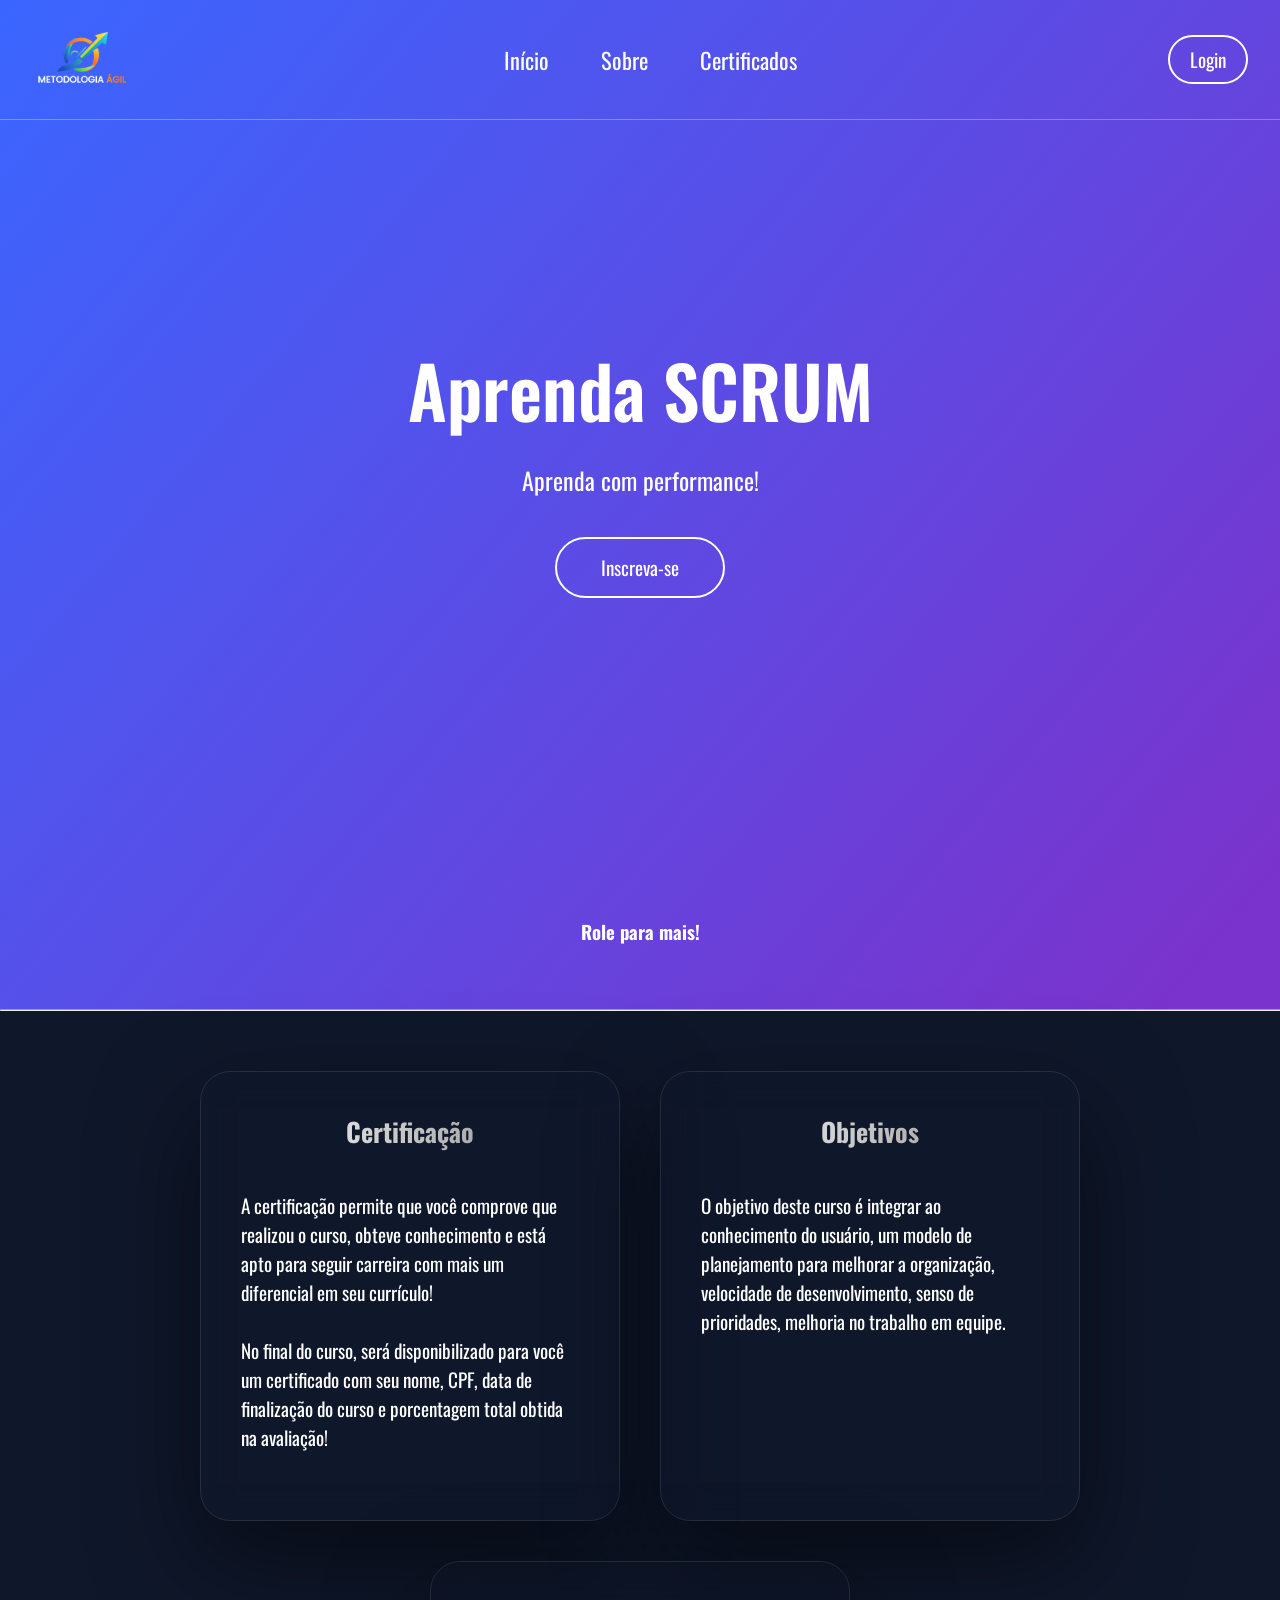
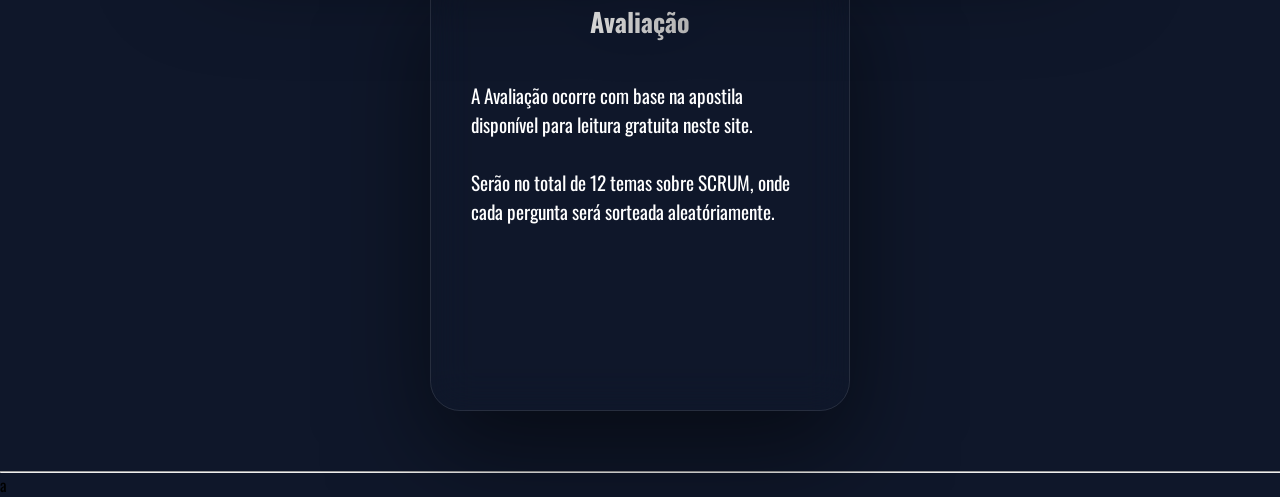
==== app/index.html @ d892af44 "Add files via upload" ====
<!DOCTYPE html>
<html lang="pt-BR">
<head>
    <meta charset="UTF-8">
    <meta name="viewport" content="width=device-width, initial-scale=1.0">
    <link rel="stylesheet" href="css/index.css">
    <title>SCRUM - Aprendizado com performance</title>
</head>
<body>

    <!-- Header (transparente, sobre o hero) -->
    <header id="header">
        <div class="logo">
            <a href="#hero-section" id="hero"><img src="images/metodologia-agil-logo.png" alt="SCRUM"></a>
        </div>

        <button class="hamburger" id="hamburger" aria-label="Abrir menu" aria-expanded="false">
            <span class="line"></span>
            <span class="line"></span>
            <span class="line"></span>
        </button>

        <nav class="nav-bar" id="nav">
            <ul>
                <li><a href="#hero-section" id="hero">Início</a></li>
                <li><a href="#sobre-section" id="sobre">Sobre</a></li>
                <li><a href="certificados.html">Certificados</a></li>
            </ul>
        </nav>

        <div class="login-container">
            <a href="acesso.html" class="btnLogin-popup">Login</a>
        </div>
    </header>

    <!-- Hero -->
    <section class="hero" id="hero-section">
        <div class="hero-content">
            <h1>Aprenda SCRUM</h1>
            <p>Aprenda com performance!</p>
            <a href="acesso.html" class="btn-hero">Inscreva-se</a>

            <h3 class="hero-sub">Role para mais!</h3>

        </div>
    </section>

<hr class="hr-1">

    <section class="box" id="sobre-section">

    <!--Box 1-->

     <div class="sobre-box">
        <div class="title"> Certificação </div>

            <div class="bar">
                <div class="info">
                <span class="text-box"> A certificação permite que você comprove que realizou o curso, obteve conhecimento e está apto para seguir carreira com mais um diferencial em seu currículo! <p></p>  <br>
                        No final do curso, será disponibilizado para você um certificado com seu nome, CPF, data de finalização do curso e porcentagem total obtida na avaliação! <p></p> <br>
                </span>
                </div>
            </div>            
        </div>
     </div>

     <!--Box 2-->

     <div class="sobre-box">
        <div class="title"> Objetivos </div>

            <div class="bar">
                <div class="info">
                <span class="text-box"> O objetivo deste curso é integrar ao conhecimento do usuário, um modelo de planejamento para melhorar a organização, velocidade de desenvolvimento, senso de prioridades, melhoria no trabalho em equipe. <br>
                        </span>
                </div>
            </div>            
        </div>
     </div>

    <!--Box 3-->

<div class="sobre-box">
        <div class="title"> Avaliação </div>

            <div class="bar">
                <div class="info">
                <span class="text-box"> A Avaliação ocorre com base na apostila disponível para leitura gratuita neste site. <p></p><br>
                        Serão no total de 12 temas sobre SCRUM, onde cada pergunta será sorteada aleatóriamente.</span>
                </div>
            </div>            
        </div>
     </div>

        <!-- adicione mais .bar aqui se quiser -->

     </div>
    </section>

<hr class="hr-1">

    <section>
        a
    </section>

    <script src="js/index.js"></script>
</body>
</html>
---- app/css/index.css ----
@import url('https://fonts.googleapis.com/css2?family=Oswald:wght@200..700&display=swap');

* {
    margin: 0;
    padding: 0;
    list-style: none;
    text-decoration: none;
    box-sizing: border-box;
    font-family: 'Oswald', sans-serif;
}

body {
    background: #0f172a;
}

/* ---------- Header transparente ---------- */
header {
    position: fixed;          /* fica por cima do hero */
    top: 0;
    left: 0;
    width: 100%;
    z-index: 100;
    display: flex;
    justify-content: space-between;
    align-items: center;
    padding: 0.6em 2em;
    background: transparent;
    border-bottom: 1px solid rgba(255, 255, 255, 0.3);
    transition: background 0.4s, backdrop-filter 0.4s;
}

/* ao rolar a página, o header ganha um fundo translúcido */
header.scrolled {
    background: rgba(15, 23, 42, 0.85);
    backdrop-filter: blur(8px);
}

.logo img {
    display: block;
    height: 100px;
    width: auto;
}

/* ---------- Menu ---------- */
.nav-bar ul {
    display: flex;
    flex-wrap: wrap;
}

.nav-bar ul li a {
    color: #fff;
    font-size: 1.4rem;
    padding: 10px 22px;
    border-radius: 50px;
    transition: 0.4s;
    margin: 0 4px;
}

.nav-bar ul li a:hover {
    background: rgba(255, 255, 255, 0.2);
}

.btnLogin-popup {
    display: inline-block;
    color: #fff;
    font-size: 1.2rem;
    padding: 8px 20px;
    border-radius: 25px;
    border: 2px solid #fff;
    white-space: nowrap;
    transition: 0.4s;
}

.btnLogin-popup:hover {
    background: #fff;
    color: #7A33CC;
}

/* ---------- Hero ---------- */
.hero {
    min-height: 50vh;
    display: flex;
    align-items: center;
    justify-content: center;
    text-align: center;
    padding: 21em 1.5em 3em;
    /* gradiente por cima da imagem; se a imagem não existir, só o gradiente aparece */
    background: linear-gradient(130deg, #3A66FF 0%, #7A33CC 95%);
}

.hero-content h1 {
    color: #fff;
    font-size: clamp(2.5rem, 6vw, 4.5rem);
    font-weight: 600;
}

.hero-content p {
    color: #fff;
    font-size: clamp(1.1rem, 2.5vw, 1.5rem);
    margin: 0.8em 0 1.6em;
}

.hero-sub {
    color: #fff;
    padding: 20rem 0rem 1rem;
}

.hr-1 {
    min-width: 100rem;

}

.btn-hero {
    display: inline-block;
    color: #fff;
    font-size: 1.2rem;
    padding: 14px 44px;
    border: 2px solid #fff;
    border-radius: 50px;
    transition: 0.4s;
}

.btn-hero:hover {
    background: #fff;
    color: #3A66FF;
}


.temas {
    min-height: 100vh;
    display: flex;
    justify-content: center;
    align-items: center;
    justify-content: space-between;
    padding: 0.6em 15em;
}
.temas img {
    width: 100px;
}


.box {
    min-height: calc(100vh - 8vh); /* desconta a altura do nav */
    display: flex;
    justify-content: center;
    align-items: center;
    flex-wrap: wrap;
    gap: 40px;
    padding: 60px 20px;
}

.sobre-box {
    min-height: 50vh;
    max-height: 50vh;
    width: 420px;
    padding: 40px;
    background: var(--card-bg);
    border-radius: 30px;
    backdrop-filter: blur(20px);
    border: 1px solid rgba(255, 255, 255, 0.1);
    box-shadow: 0 40px 100px rgba(0, 0, 0, 0.5);
    transition: transform 0.4s ease, border-color 0.4s ease;
}

.sobre-box:hover {
    transform: translateY(-10px) rotateX(5deg);
    border-color: rgba(255, 255, 255, 0.2);
}

.title {
    color: #fff;
    font-size: 26px;
    font-weight: 700;
    text-align: center;
    margin-bottom: 40px;
    background: linear-gradient(to right, #fff,  #888);
    -webkit-background-clip: text;
    -webkit-text-fill-color: transparent;
}

.text-box {
    color: #fff;
    font-size: larger;
}

/* ---------- Hambúrguer (escondido no desktop) ---------- */
.hamburger {
    display: none;
    background: none;
    border: none;
    cursor: pointer;
    flex-direction: column;
    gap: 6px;
    padding: 6px;
}

.hamburger .line {
    display: block;
    width: 30px;
    height: 3px;
    background: #fff;
    border-radius: 3px;
    transition: 0.3s;
}

.hamburger.open .line:nth-child(1) { transform: translateY(9px) rotate(45deg); }
.hamburger.open .line:nth-child(2) { opacity: 0; }
.hamburger.open .line:nth-child(3) { transform: translateY(-9px) rotate(-45deg); }

/* ---------- Mobile ---------- */
@media (max-width: 800px) {
    header { padding: 0.6em 1em; }

    .hamburger { display: flex; }

    .nav-bar {
        position: absolute;
        top: 100%;
        left: 0;
        width: 100%;
        background: rgba(15, 23, 42, 0.95);
        max-height: 0;
        overflow: hidden;
        transition: max-height 0.4s;
    }

    .nav-bar.open { max-height: 300px; }

    .nav-bar ul {
        flex-direction: column;
        align-items: center;
        padding: 1em 0;
    }

    .nav-bar ul li a { display: block; margin: 4px 0; }

    .login-container { display: none; }
}
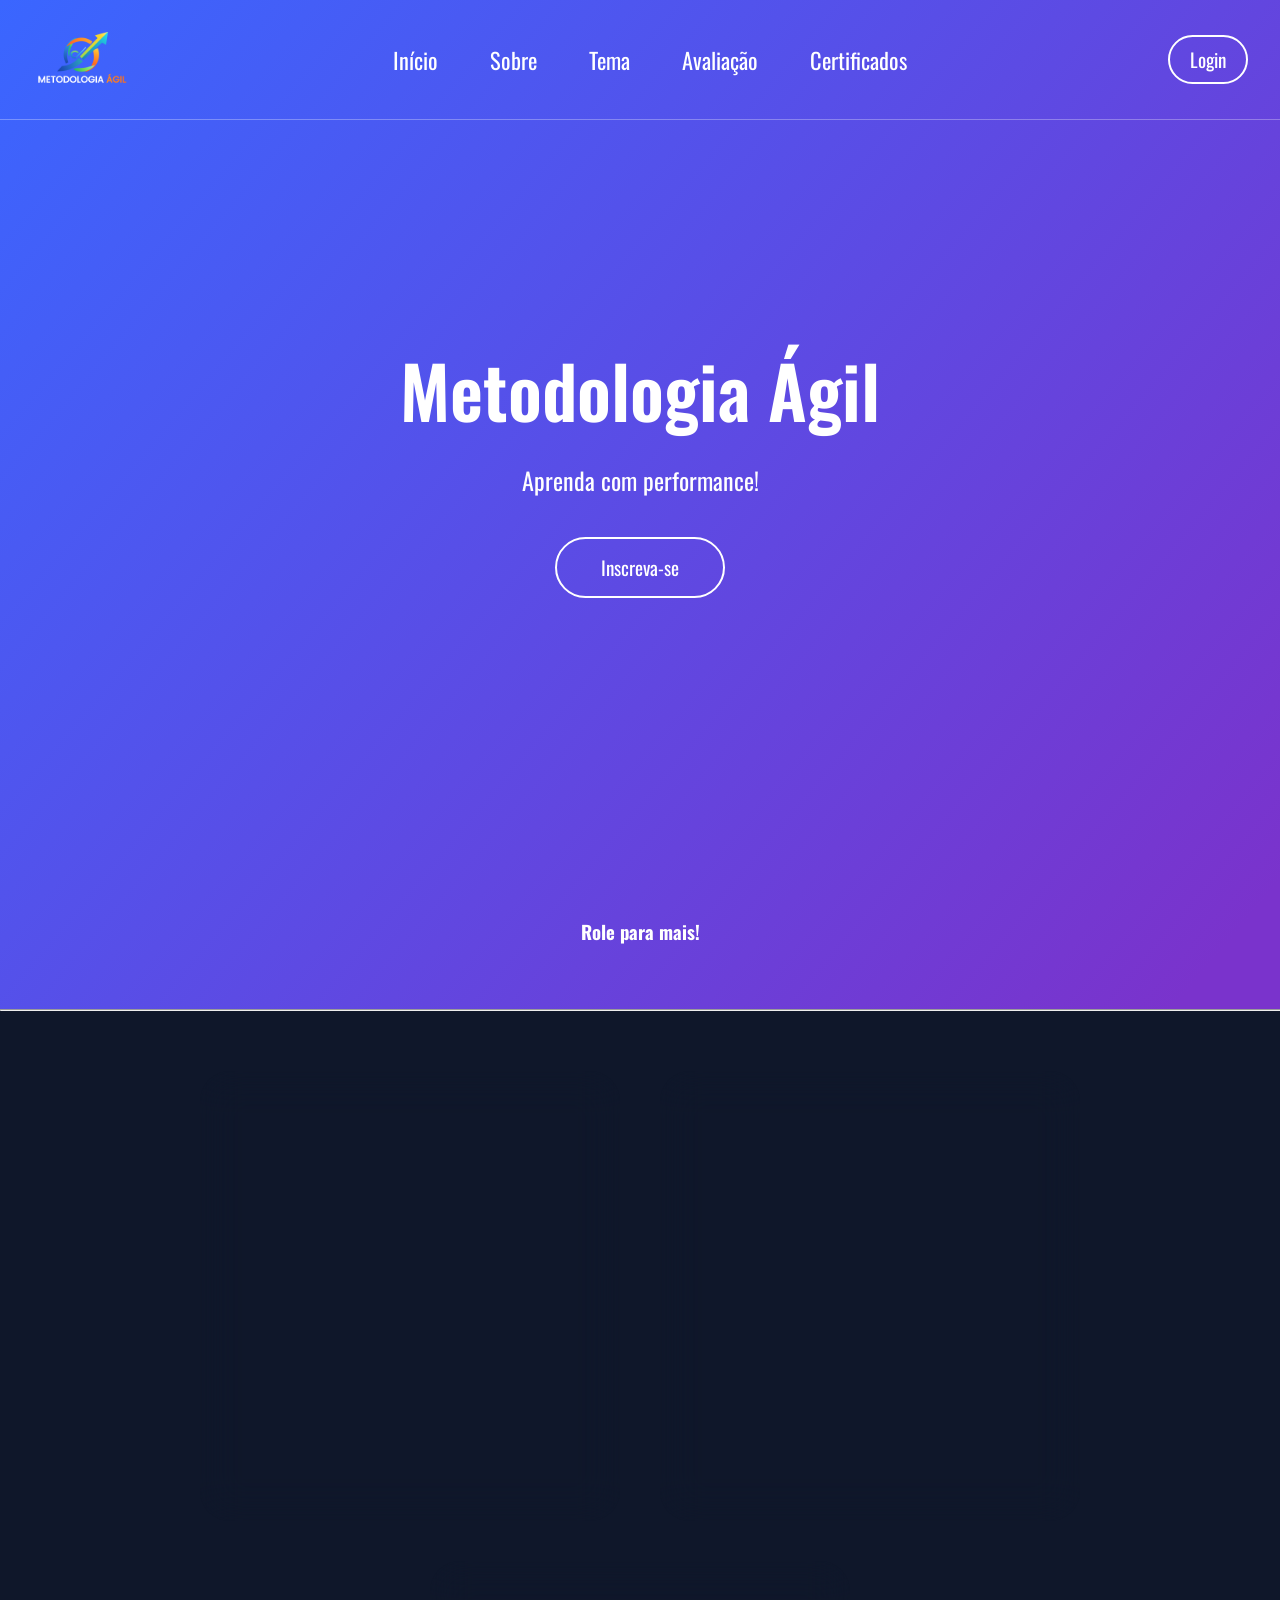
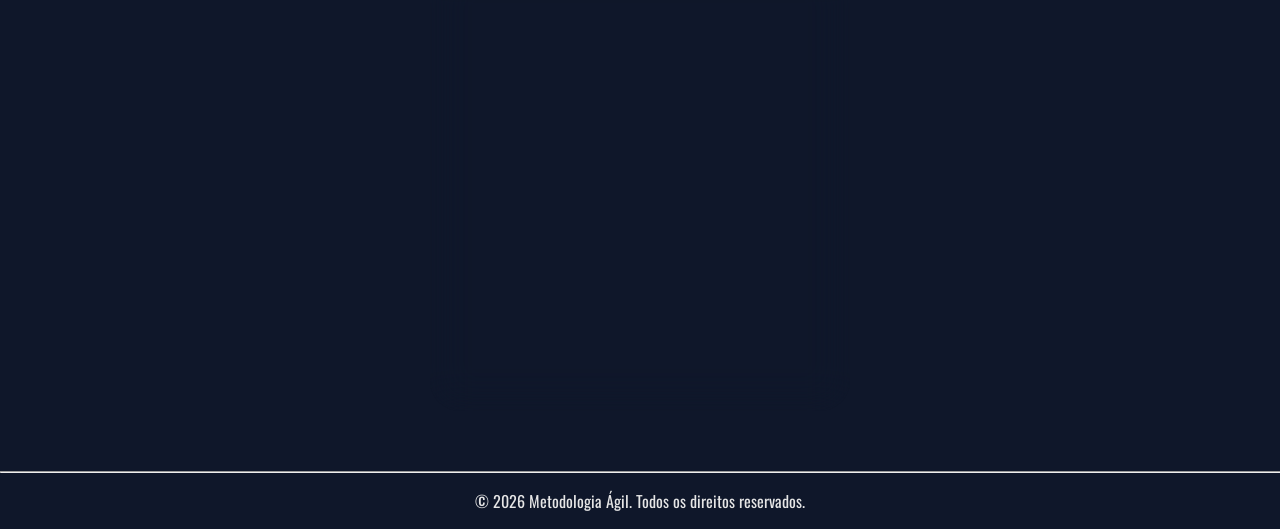
==== commit bcac9fd2: "Update Correção de problemas com o footer. Criação da página de estudo (tema.html // tema.css // te" ====
--- a/app/index.html
+++ b/app/index.html
@@ -4,7 +4,7 @@
     <meta charset="UTF-8">
     <meta name="viewport" content="width=device-width, initial-scale=1.0">
     <link rel="stylesheet" href="css/index.css">
-    <title>SCRUM - Aprendizado com performance</title>
+    <title>Metodologia Ágil</title>
 </head>
 <body>
 
@@ -24,6 +24,8 @@
             <ul>
                 <li><a href="#hero-section" id="hero">Início</a></li>
                 <li><a href="#sobre-section" id="sobre">Sobre</a></li>
+                <li><a href="tema.html">Tema</a></li>
+                <li><a href="avaliacao.html">Avaliação</a></li>
                 <li><a href="certificados.html">Certificados</a></li>
             </ul>
         </nav>
@@ -34,9 +36,12 @@
     </header>
 
     <!-- Hero -->
+
+    <!-- Section Nº01-->
+
     <section class="hero" id="hero-section">
         <div class="hero-content">
-            <h1>Aprenda SCRUM</h1>
+            <h1>Metodologia Ágil</h1>
             <p>Aprenda com performance!</p>
             <a href="acesso.html" class="btn-hero">Inscreva-se</a>
 
@@ -46,6 +51,8 @@
     </section>
 
 <hr class="hr-1">
+
+    <!-- Section Nº02-->
 
     <section class="box" id="sobre-section">
 
@@ -92,16 +99,22 @@
         </div>
      </div>
 
-        <!-- adicione mais .bar aqui se quiser -->
+    <!-- adicione mais .bar aqui se quiser -->
 
      </div>
     </section>
 
 <hr class="hr-1">
 
-    <section>
-        a
-    </section>
+    <!--Footer-->
+
+    <footer>
+        <div class="icons-footer">
+            <p>
+                &copy; 2026 Metodologia Ágil. Todos os direitos reservados.
+            </p>
+        </div>
+    </footer>
 
     <script src="js/index.js"></script>
 </body>
--- a/app/css/index.css
+++ b/app/css/index.css
@@ -13,6 +13,12 @@
     background: #0f172a;
 }
 
+.logo img {
+    position: relative;
+    height: 100px;
+    width: 220px;
+}
+
 /* ---------- Header transparente ---------- */
 header {
     position: fixed;          /* fica por cima do hero */
@@ -77,6 +83,8 @@
 }
 
 /* ---------- Hero ---------- */
+/* Section 01 */
+
 .hero {
     min-height: 50vh;
     display: flex;
@@ -125,19 +133,7 @@
     color: #3A66FF;
 }
 
-
-.temas {
-    min-height: 100vh;
-    display: flex;
-    justify-content: center;
-    align-items: center;
-    justify-content: space-between;
-    padding: 0.6em 15em;
-}
-.temas img {
-    width: 100px;
-}
-
+/* Section 02 */
 
 .box {
     min-height: calc(100vh - 8vh); /* desconta a altura do nav */
@@ -183,6 +179,81 @@
     font-size: larger;
 }
 
+.hero {
+    min-height: 50vh;
+    display: flex;
+    align-items: center;
+    justify-content: center;
+    text-align: center;
+    padding: 21em 1.5em 3em;
+    /* gradiente por cima da imagem; se a imagem não existir, só o gradiente aparece */
+    background: linear-gradient(130deg, #3A66FF 0%, #7A33CC 95%);
+}
+
+.hero-content h1 {
+    color: #fff;
+    font-size: clamp(2.5rem, 6vw, 4.5rem);
+    font-weight: 600;
+}
+
+.hero-content p {
+    color: #fff;
+    font-size: clamp(1.1rem, 2.5vw, 1.5rem);
+    margin: 0.8em 0 1.6em;
+}
+
+.hero-sub {
+    color: #fff;
+    padding: 20rem 0rem 1rem;
+}
+
+.hr-1 {
+    min-width: 100rem;
+
+}
+
+.btn-hero {
+    display: inline-block;
+    color: #fff;
+    font-size: 1.2rem;
+    padding: 14px 44px;
+    border: 2px solid #fff;
+    border-radius: 50px;
+    transition: 0.4s;
+}
+
+.btn-hero:hover {
+    background: #fff;
+    color: #3A66FF;
+}
+
+
+/* Section 03 */
+
+.estudo {
+    min-height: 50vh;
+    display: flex;
+    align-items: center;
+    justify-content: center;
+    text-align: center;
+    padding: 5em 1.5em 3em;
+    /* gradiente por cima da imagem; se a imagem não existir, só o gradiente aparece */
+    background: linear-gradient(130deg, #3A66FF 0%, #7A33CC 95%);
+}
+
+
+
+footer {
+    color: #e6e6e6;
+    max-height: 400px;
+    height: 100%;
+    width: 100%;
+    margin: 0 auto;
+    text-align: center;
+    padding: 1em 0;
+    box-sizing: border-box;
+}
+
 /* ---------- Hambúrguer (escondido no desktop) ---------- */
 .hamburger {
     display: none;
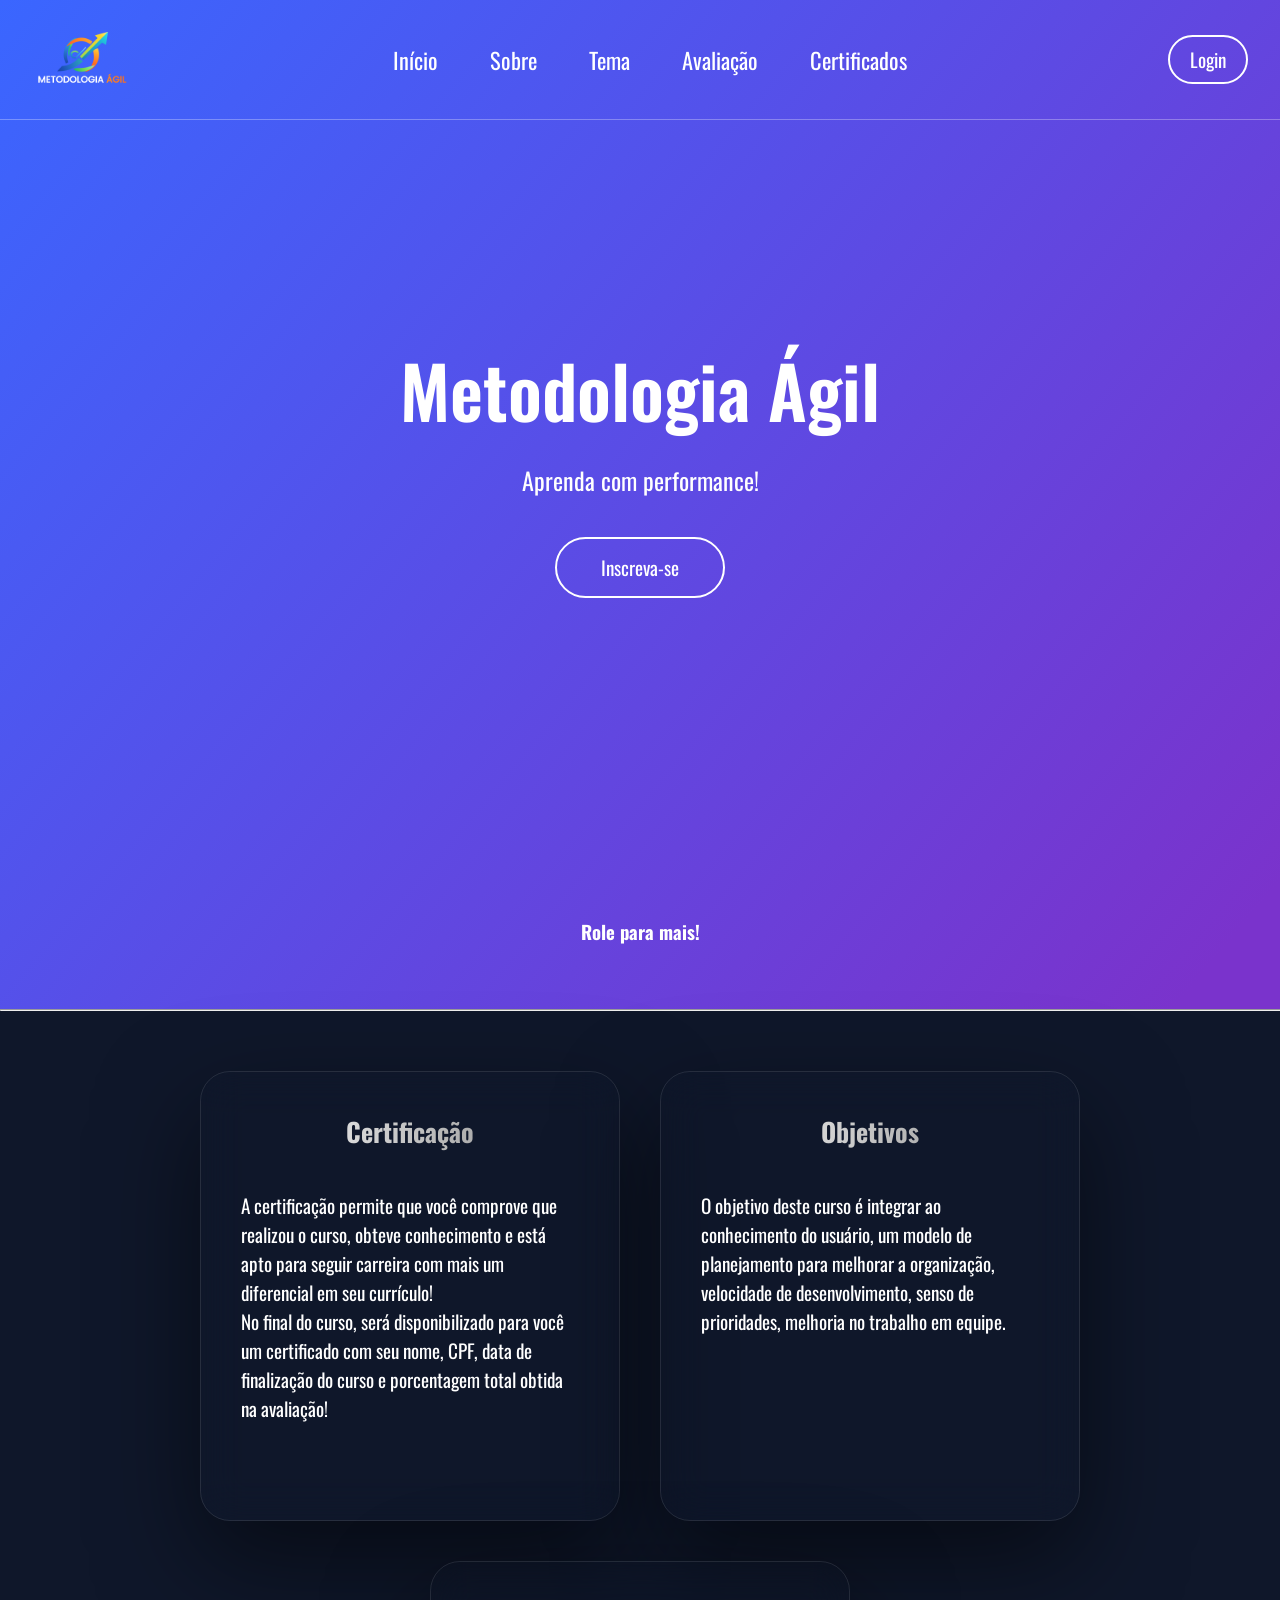
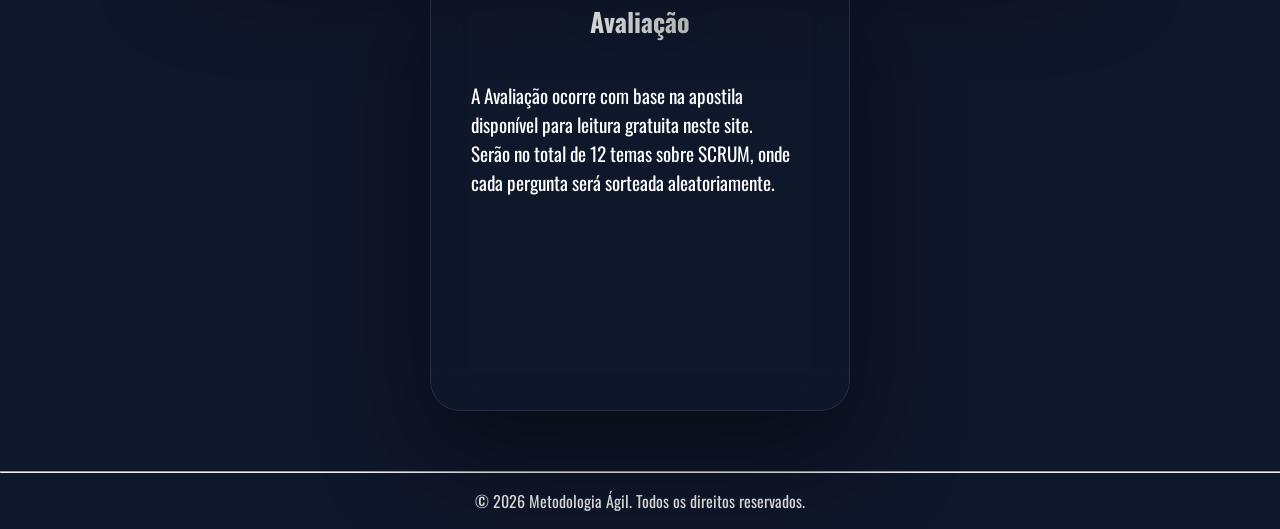
==== commit 499b1cbd: "Correção de bugs" ====
--- a/app/index.html
+++ b/app/index.html
@@ -5,13 +5,16 @@
     <meta name="viewport" content="width=device-width, initial-scale=1.0">
     <link rel="stylesheet" href="css/index.css">
     <title>Metodologia Ágil</title>
+    <link rel="preconnect" href="https://fonts.googleapis.com">
+    <link rel="preconnect" href="https://fonts.gstatic.com" crossorigin>
+    <link href="https://fonts.googleapis.com/css2?family=Oswald:wght@200..700&display=swap" rel="stylesheet">
 </head>
 <body>
 
     <!-- Header (transparente, sobre o hero) -->
     <header id="header">
         <div class="logo">
-            <a href="#hero-section" id="hero"><img src="images/metodologia-agil-logo.png" alt="SCRUM"></a>
+            <a href="#hero-section"><img src="images/metodologia-agil-logo.png" alt="SCRUM"></a>
         </div>
 
         <button class="hamburger" id="hamburger" aria-label="Abrir menu" aria-expanded="false">
@@ -22,8 +25,8 @@
 
         <nav class="nav-bar" id="nav">
             <ul>
-                <li><a href="#hero-section" id="hero">Início</a></li>
-                <li><a href="#sobre-section" id="sobre">Sobre</a></li>
+                <li><a href="#hero-section">Início</a></li>
+                <li><a href="#sobre-section">Sobre</a></li>
                 <li><a href="tema.html">Tema</a></li>
                 <li><a href="avaliacao.html">Avaliação</a></li>
                 <li><a href="certificados.html">Certificados</a></li>
@@ -63,13 +66,12 @@
 
             <div class="bar">
                 <div class="info">
-                <span class="text-box"> A certificação permite que você comprove que realizou o curso, obteve conhecimento e está apto para seguir carreira com mais um diferencial em seu currículo! <p></p>  <br>
-                        No final do curso, será disponibilizado para você um certificado com seu nome, CPF, data de finalização do curso e porcentagem total obtida na avaliação! <p></p> <br>
+                <span class="text-box"> A certificação permite que você comprove que realizou o curso, obteve conhecimento e está apto para seguir carreira com mais um diferencial em seu currículo! <br>
+                        No final do curso, será disponibilizado para você um certificado com seu nome, CPF, data de finalização do curso e porcentagem total obtida na avaliação! <br>
                 </span>
                 </div>
             </div>            
         </div>
-     </div>
 
      <!--Box 2-->
 
@@ -83,7 +85,6 @@
                 </div>
             </div>            
         </div>
-     </div>
 
     <!--Box 3-->
 
@@ -92,16 +93,14 @@
 
             <div class="bar">
                 <div class="info">
-                <span class="text-box"> A Avaliação ocorre com base na apostila disponível para leitura gratuita neste site. <p></p><br>
-                        Serão no total de 12 temas sobre SCRUM, onde cada pergunta será sorteada aleatóriamente.</span>
+                <span class="text-box"> A Avaliação ocorre com base na apostila disponível para leitura gratuita neste site.<br>
+                        Serão no total de 12 temas sobre SCRUM, onde cada pergunta será sorteada aleatoriamente.</span>
                 </div>
             </div>            
         </div>
-     </div>
 
     <!-- adicione mais .bar aqui se quiser -->
 
-     </div>
     </section>
 
 <hr class="hr-1">
--- a/app/css/index.css
+++ b/app/css/index.css
@@ -1,5 +1,3 @@
-@import url('https://fonts.googleapis.com/css2?family=Oswald:wght@200..700&display=swap');
-
 * {
     margin: 0;
     padding: 0;
@@ -150,7 +148,6 @@
     max-height: 50vh;
     width: 420px;
     padding: 40px;
-    background: var(--card-bg);
     border-radius: 30px;
     backdrop-filter: blur(20px);
     border: 1px solid rgba(255, 255, 255, 0.1);
@@ -178,55 +175,6 @@
     color: #fff;
     font-size: larger;
 }
-
-.hero {
-    min-height: 50vh;
-    display: flex;
-    align-items: center;
-    justify-content: center;
-    text-align: center;
-    padding: 21em 1.5em 3em;
-    /* gradiente por cima da imagem; se a imagem não existir, só o gradiente aparece */
-    background: linear-gradient(130deg, #3A66FF 0%, #7A33CC 95%);
-}
-
-.hero-content h1 {
-    color: #fff;
-    font-size: clamp(2.5rem, 6vw, 4.5rem);
-    font-weight: 600;
-}
-
-.hero-content p {
-    color: #fff;
-    font-size: clamp(1.1rem, 2.5vw, 1.5rem);
-    margin: 0.8em 0 1.6em;
-}
-
-.hero-sub {
-    color: #fff;
-    padding: 20rem 0rem 1rem;
-}
-
-.hr-1 {
-    min-width: 100rem;
-
-}
-
-.btn-hero {
-    display: inline-block;
-    color: #fff;
-    font-size: 1.2rem;
-    padding: 14px 44px;
-    border: 2px solid #fff;
-    border-radius: 50px;
-    transition: 0.4s;
-}
-
-.btn-hero:hover {
-    background: #fff;
-    color: #3A66FF;
-}
-
 
 /* Section 03 */
 
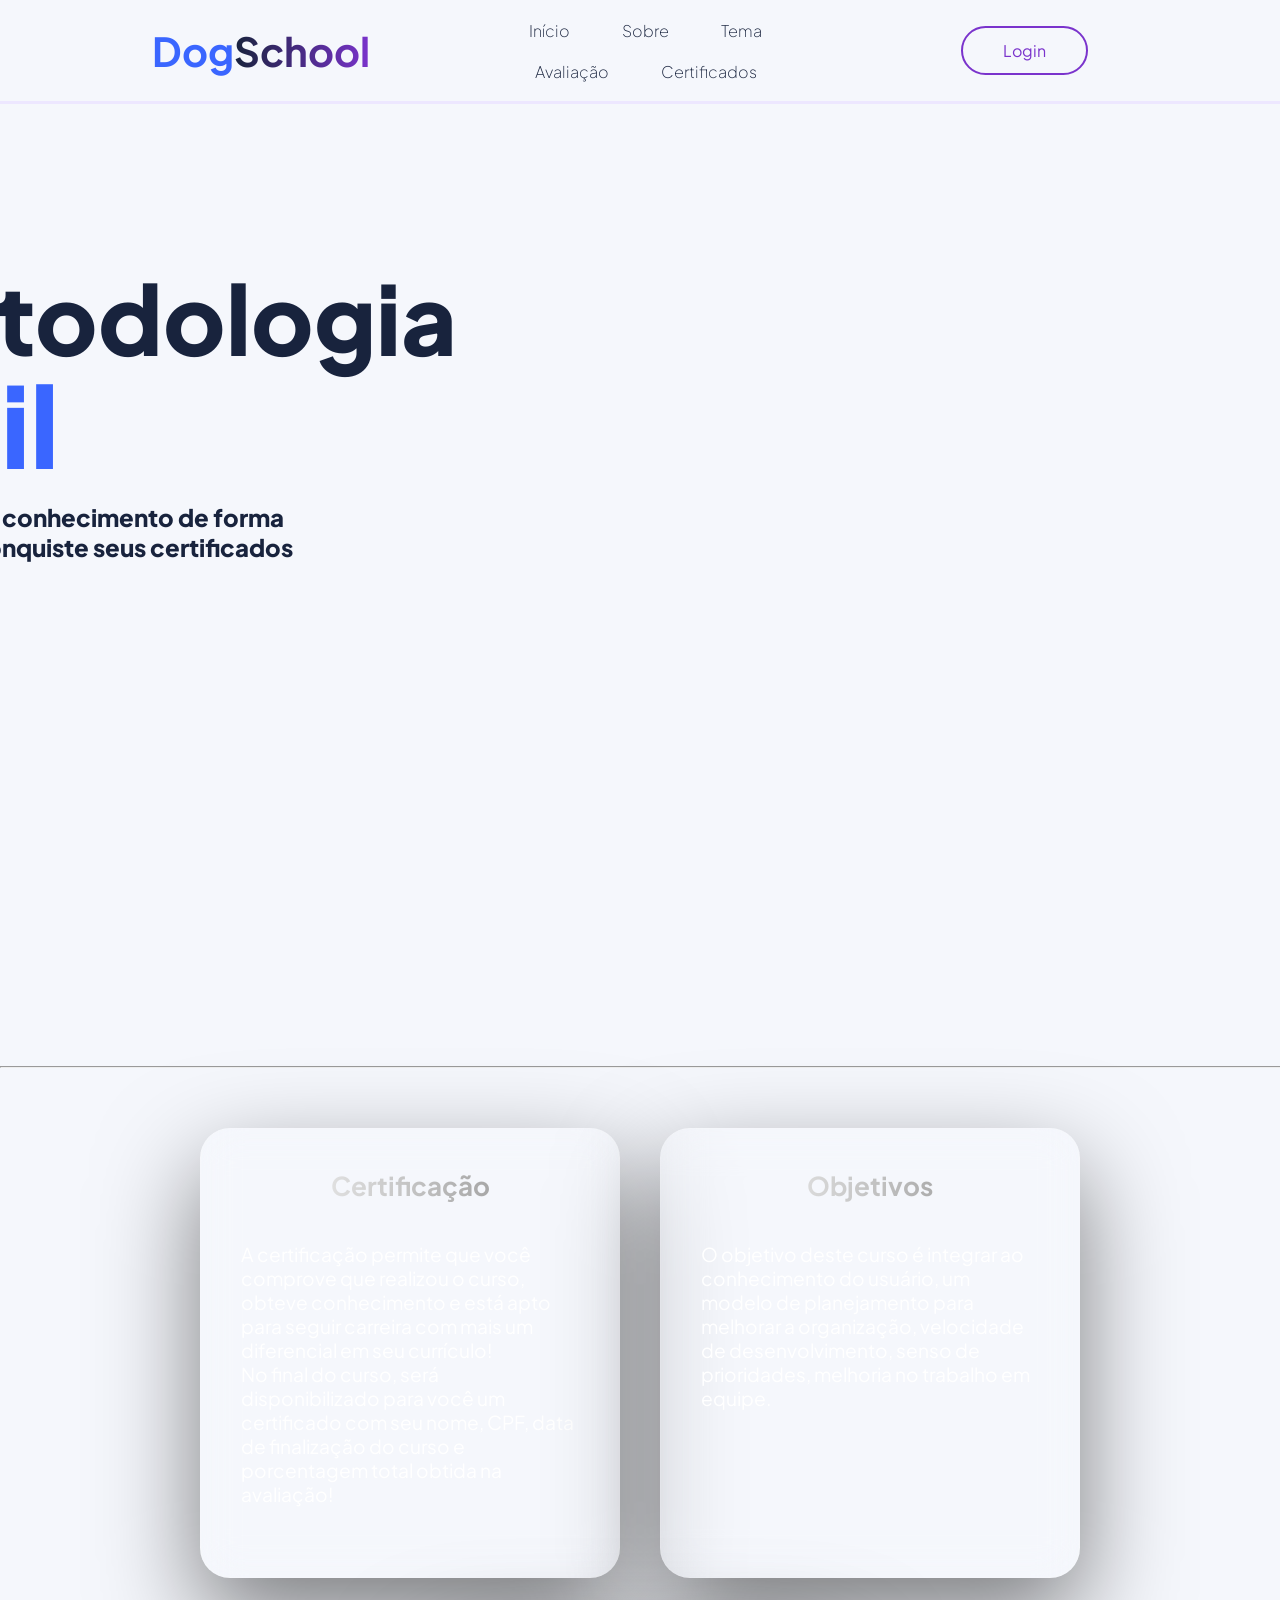
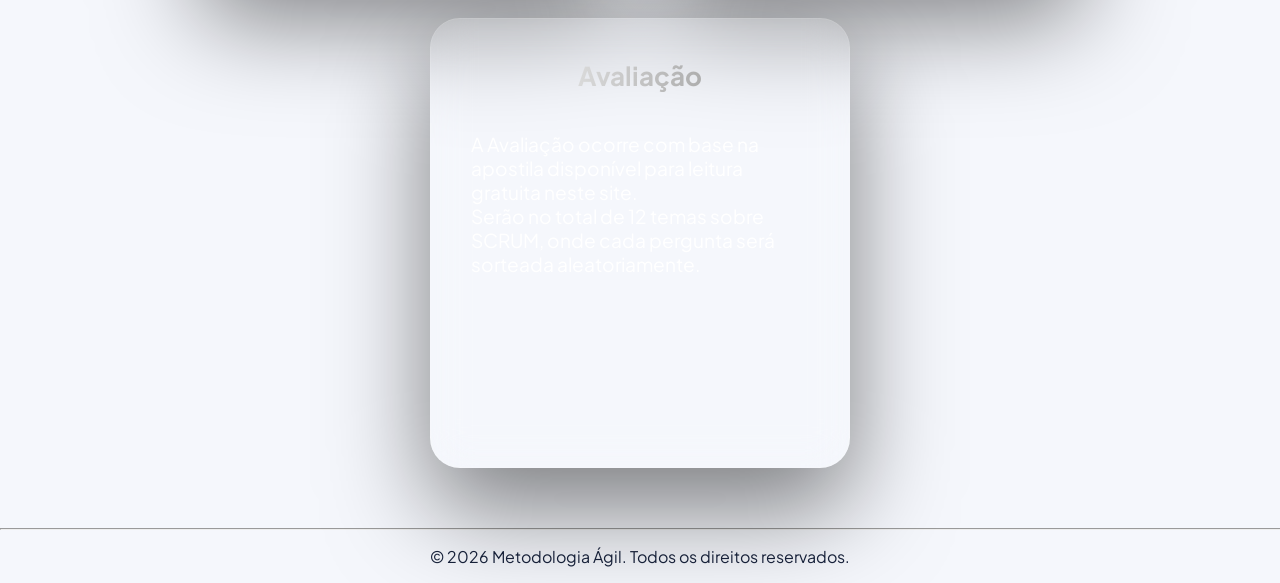
==== commit fe01419f: "Atualização Remodelagem do site." ====
--- a/app/index.html
+++ b/app/index.html
@@ -3,18 +3,18 @@
 <head>
     <meta charset="UTF-8">
     <meta name="viewport" content="width=device-width, initial-scale=1.0">
-    <link rel="stylesheet" href="css/index.css">
-    <title>Metodologia Ágil</title>
+    <link rel="stylesheet" href="src/css/index.css">
+    <title>Dog School</title>
     <link rel="preconnect" href="https://fonts.googleapis.com">
     <link rel="preconnect" href="https://fonts.gstatic.com" crossorigin>
-    <link href="https://fonts.googleapis.com/css2?family=Oswald:wght@200..700&display=swap" rel="stylesheet">
+    <link href="https://fonts.googleapis.com/css2?family=Plus+Jakarta+Sans:wght@800&display=swap" rel="stylesheet">
 </head>
 <body>
 
     <!-- Header (transparente, sobre o hero) -->
     <header id="header">
         <div class="logo">
-            <a href="#hero-section"><img src="images/metodologia-agil-logo.png" alt="SCRUM"></a>
+            <a href="#hero-section" class="title-primary">Dog</a><a href="#hero-section" class="title-secondary">School</a>
         </div>
 
         <button class="hamburger" id="hamburger" aria-label="Abrir menu" aria-expanded="false">
@@ -37,6 +37,7 @@
             <a href="acesso.html" class="btnLogin-popup">Login</a>
         </div>
     </header>
+    
 
     <!-- Hero -->
 
@@ -44,12 +45,11 @@
 
     <section class="hero" id="hero-section">
         <div class="hero-content">
-            <h1>Metodologia Ágil</h1>
-            <p>Aprenda com performance!</p>
-            <a href="acesso.html" class="btn-hero">Inscreva-se</a>
-
-            <h3 class="hero-sub">Role para mais!</h3>
-
+            <h1>Metodologia</h1>
+            <h1 class="hero-text-second">Ágil</h1>
+            <p class="hero-text-sub">Desenvolva conhecimento de forma <br>
+                objetiva e conquiste seus certificados
+            </p>
         </div>
     </section>
 
@@ -115,6 +115,7 @@
         </div>
     </footer>
 
-    <script src="js/index.js"></script>
+    <script src="src/js/sessao.js"></script>
+    <script src="src/js/index.js"></script>
 </body>
 </html>
--- a/app/src/css/index.css
+++ b/app/src/css/index.css
@@ -0,0 +1,326 @@
+* {
+    margin: 0;
+    padding: 0;
+    list-style: none;
+    text-decoration: none;
+    box-sizing: border-box;
+    font-family: 'Plus Jakarta Sans', sans-serif;
+    color: var(--color-text);
+}
+
+:root {
+--color-primary: #3A66FF;
+--color-secondary: #7A33CC;
+--color-background: #F5F7FC;
+--color-surface: #FFFFFF;
+--color-text: #18233D;
+--color-success: #16804A;
+--color-error: #C53D47;
+--transition: all 0.4s cubic-bezier(0.4, 0, 0.2, 1);
+}
+
+
+
+body {
+    background: var(--color-background);
+}
+
+.logo {
+    position: relative;
+    font-size: 2.5rem;
+    font-weight: 700;
+    padding: 0.3em 3em;
+}
+
+.title-primary {
+    color: var(--color-primary);
+}
+
+.title-secondary {
+    background: linear-gradient(to right, var(--color-text), var(--color-secondary));
+    -webkit-background-clip: text;
+    -webkit-text-fill-color: transparent;
+}
+
+/* ---------- Header transparente ---------- */
+header {
+    position: fixed;          /* fica por cima do hero */
+    top: 0;
+    left: 0;
+    width: 100%;
+    z-index: 100;
+    display: flex;
+    justify-content: space-between;
+    align-items: center;
+    padding: 0.6em 2em;
+    background: transparent;
+    border-bottom: 0.2rem solid #EDE7FF;
+    transition: background 0.4s, backdrop-filter 0.4s;
+}
+
+/* ao rolar a página, o header ganha um fundo translúcido */
+header.scrolled {
+    background: var(--color-background);
+    backdrop-filter: blur(8px);
+}
+
+/* ---------- Menu ---------- */
+.nav-bar {
+    display: flex;
+    align-items: center;
+    font-weight: 200;
+}
+
+.nav-bar ul {
+    display: flex;
+    flex-wrap: wrap;
+    justify-content: center;
+}
+
+.nav-bar ul li a {
+    position: relative;          /* sempre, não só no hover */
+    display: inline-block;       /* padding e bottom passam a funcionar direito */
+    color: var(--color-text);
+    font-size: 1rem;
+    padding: 10px 22px;
+    border-radius: 50px;
+    margin: 0 4px;
+    transition: var(--transition);
+}
+
+.nav-bar ul li a:hover {
+    color: var(--color-primary); /* variável que existe */
+}
+
+.nav-bar ul li a::after {
+    content: '';
+    position: absolute;
+    bottom: 2px;                 /* dentro da área do padding */
+    left: 22px;                  /* alinha com o início do texto */
+    width: 0;
+    height: 2px;
+    background: var(--color-primary);
+    transition: var(--transition);
+}
+
+.nav-bar ul li a:hover::after {
+    width: calc(100% - 44px);    /* largura do texto (desconta o padding dos dois lados) */
+}
+
+.btnLogin-popup {
+    display: inline-block;
+    color: var(--color-secondary);
+    font-size: 1rem;
+    padding: 12px 40px;
+    border-radius: 25px;
+    border: 2px solid var(--color-secondary);
+    white-space: nowrap;
+    transition: 0.4s;
+}
+
+.btnLogin-popup:hover {
+    background: var(--color-secondary);
+    color: var(--color-text);
+}
+
+.login-container { 
+    padding: 0 10rem;
+    display: flex; 
+    align-items: center; 
+
+}
+
+.usuario-nome { 
+    color: var(--color-text); 
+    font-size: 1.2rem; 
+    margin-right: 12px; 
+}
+
+button.btnLogin-popup { 
+    background: transparent; 
+    cursor: pointer; 
+}
+
+/* ---------- Hero ---------- */
+/* Section 01 */
+
+.hero {
+    min-height: 50vh;
+    display: flex;
+    align-items: center;
+    justify-content: center;
+    text-align: center;
+    padding: 21em 1.5em 3em;
+    background: var(--color-background);
+}
+
+.hero-content {
+    margin-left: -35rem;
+}
+
+.hero-content h1 {
+    color: var(--color-text);
+    font-size: clamp(6rem, 2vw, 8rem);
+    font-weight: 800;
+    margin-bottom: 3.5rem;
+    text-align: left;
+    margin-left: -26rem;
+    margin-top: -5rem;
+}
+
+.hero-content h1.hero-text-second {
+    color: var(--color-primary);
+    font-size: clamp(7rem, 4vw, 8rem);
+    font-weight: 800;
+}
+
+.hero-content p.hero-text-sub {
+    color: var(--color-text);
+    font-size: 1.5rem;
+    font-weight: 800;
+    margin-bottom: 28.5rem;
+    margin-left: -36rem;
+    margin-top: -3rem;
+}
+
+.hr-1 {
+    min-width: 100rem;
+
+}
+
+/* Section 02 */
+
+.box {
+    min-height: calc(100vh - 8vh); /* desconta a altura do nav */
+    display: flex;
+    justify-content: center;
+    align-items: center;
+    flex-wrap: wrap;
+    gap: 40px;
+    padding: 60px 20px;
+}
+
+.sobre-box {
+    min-height: 50vh;
+    max-height: 50vh;
+    width: 420px;
+    padding: 40px;
+    border-radius: 30px;
+    backdrop-filter: blur(20px);
+    border: 1px solid rgba(255, 255, 255, 0.1);
+    box-shadow: 0 40px 100px rgba(0, 0, 0, 0.5);
+    transition: transform 0.4s ease, border-color 0.4s ease;
+}
+
+.sobre-box:hover {
+    transform: translateY(-10px) rotateX(5deg);
+    border-color: rgba(255, 255, 255, 0.2);
+}
+
+.title {
+    color: #fff;
+    font-size: 26px;
+    font-weight: 700;
+    text-align: center;
+    margin-bottom: 40px;
+    background: linear-gradient(to right, #fff,  #888);
+    -webkit-background-clip: text;
+    -webkit-text-fill-color: transparent;
+}
+
+.text-box {
+    color: #fff;
+    font-size: larger;
+}
+
+footer {
+    color: #e6e6e6;
+    max-height: 400px;
+    height: 100%;
+    width: 100%;
+    margin: 0 auto;
+    text-align: center;
+    padding: 1em 0;
+    box-sizing: border-box;
+}
+
+/* ---------- Hambúrguer (escondido no desktop) ---------- */
+.hamburger {
+    display: none;
+    background: none;
+    border: none;
+    cursor: pointer;
+    flex-direction: column;
+    gap: 6px;
+    padding: 6px;
+}
+
+.hamburger .line {
+    display: block;
+    width: 30px;
+    height: 3px;
+    background: #fff;
+    border-radius: 3px;
+    transition: 0.3s;
+}
+
+.hamburger.open .line:nth-child(1) { transform: translateY(9px) rotate(45deg); }
+.hamburger.open .line:nth-child(2) { opacity: 0; }
+.hamburger.open .line:nth-child(3) { transform: translateY(-9px) rotate(-45deg); }
+
+
+::marker {
+  border: none;
+  text-decoration: none;
+  color: transparent;
+}
+
+
+/*---------- Desktop ---------- */
+@media (min-width: 1920px) {
+    .hero {
+        min-height: 100vh;
+        padding: 37rem 1.5em 3em;
+    }
+
+    .box {
+        min-height: calc(100vh - 8vh);
+        gap: 80px;
+        padding: 80px 20px;
+    }
+
+    .hero-sub {
+        color: #fff;
+        padding: 30rem 0rem 1rem;
+    }
+}
+
+/* ---------- Mobile ---------- */
+@media (max-width: 800px) {
+    header { padding: 0.6em 1em; }
+
+    .hamburger { display: flex; }
+
+    .nav-bar {
+        position: absolute;
+        top: 100%;
+        left: 0;
+        width: 100%;
+        background: rgba(15, 23, 42, 0.95);
+        max-height: 0;
+        overflow: hidden;
+        transition: max-height 0.4s;
+    }
+
+    .nav-bar.open { max-height: 300px; }
+
+    .nav-bar ul {
+        flex-direction: column;
+        align-items: center;
+        padding: 1em 0;
+    }
+
+    .nav-bar ul li a { display: block; margin: 4px 0; }
+
+    .login-container { display: none; }
+}
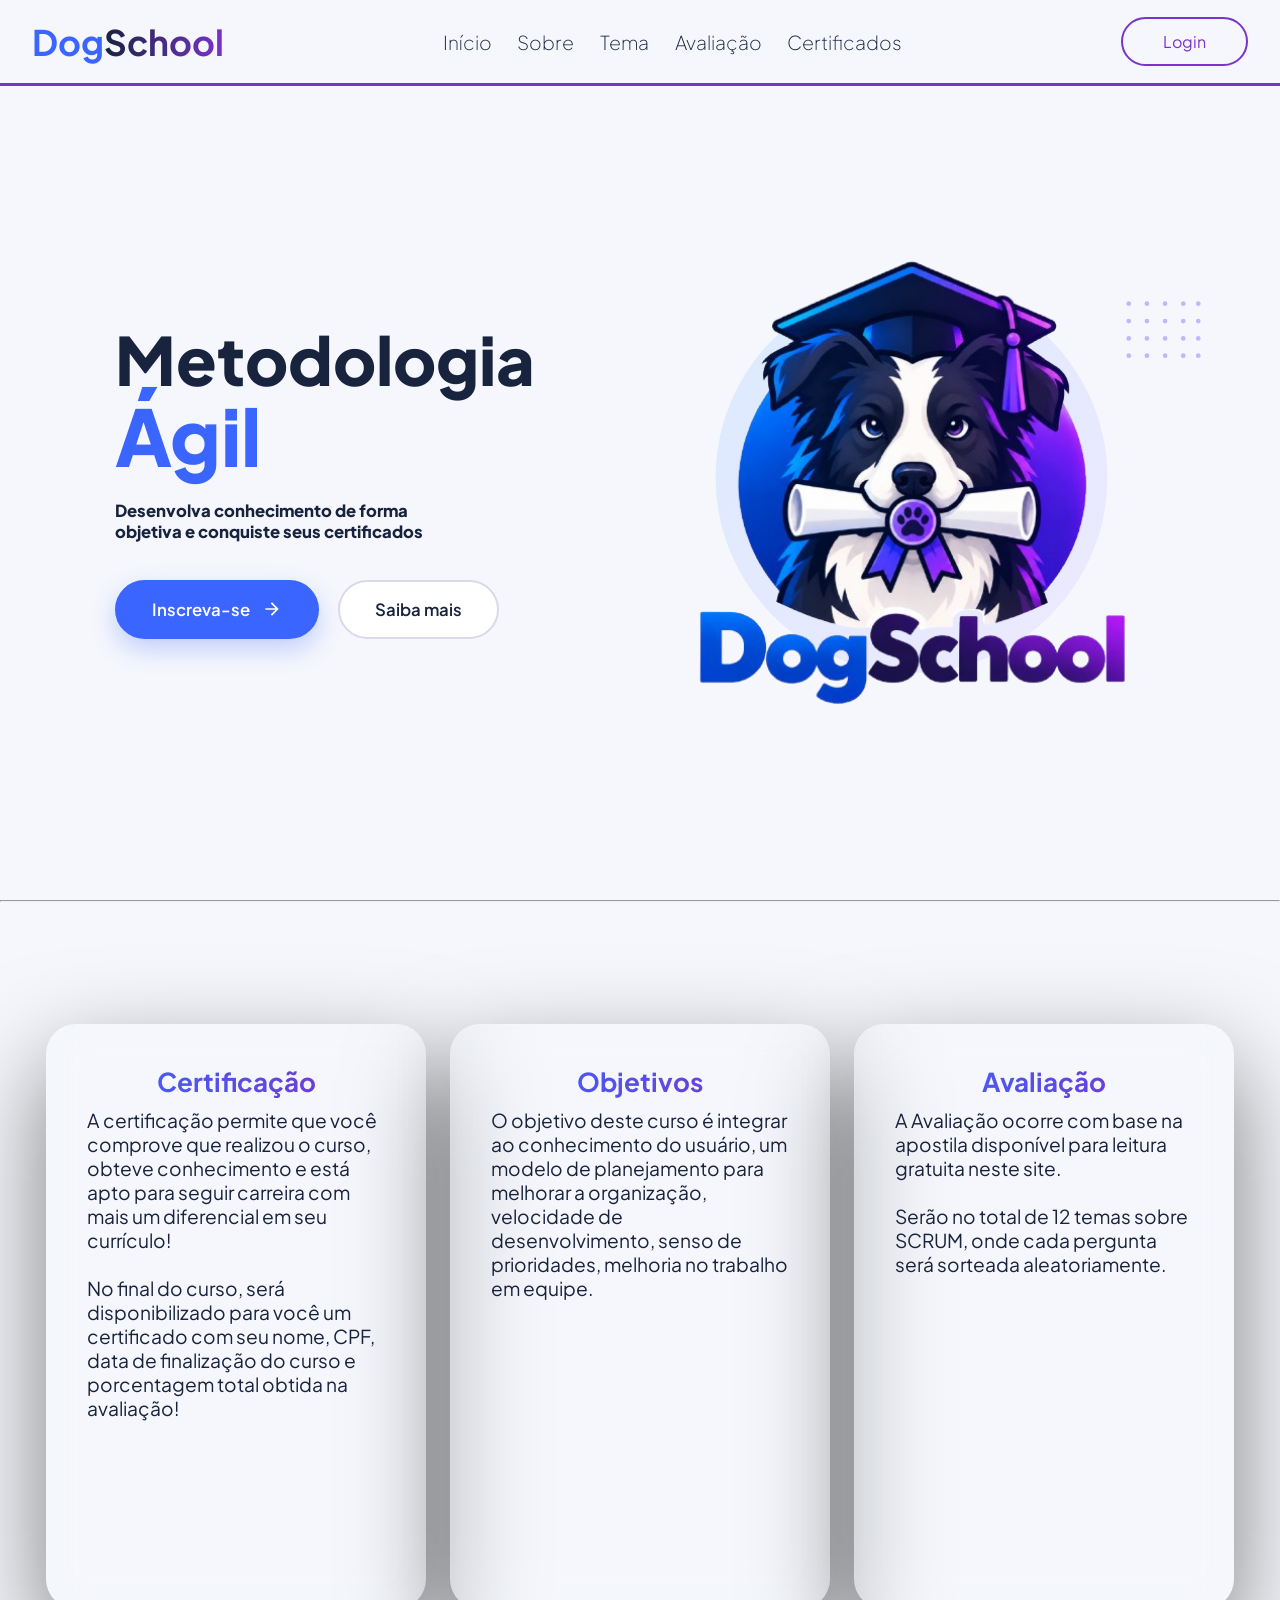
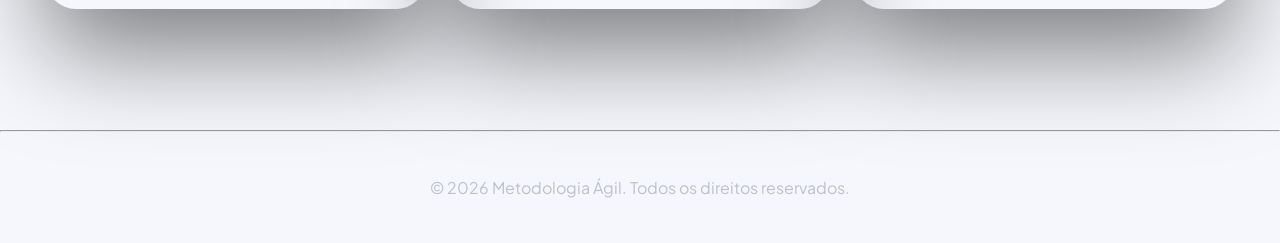
==== commit 885245fd: "Commit de Atualizações Modificações no arquivo index (HTML, CSS) Adicção da logo do mascote da esco" ====
--- a/app/index.html
+++ b/app/index.html
@@ -51,6 +51,25 @@
                 objetiva e conquiste seus certificados
             </p>
         </div>
+    
+    <!-- Botões de inscrição e saiba mais -->
+
+                <div class="hero-buttons">
+                    <a href="acesso.html" class="btn-inscricao">
+                        Inscreva-se
+                        <img class="btn-inscricao-icon" src="src/images/icons/arrow-icon.svg" alt="">
+                    </a>
+
+                    <a href="#sobre-section" class="btn-saiba">Saiba mais</a>
+                </div>
+
+    <!-- Arte do hero: logo + círculo + pontos -->
+
+        <div class="hero-art">
+            <img class="art-circle" src="src/images/objetos/circulo.svg" alt="">
+            <img class="art-dots" src="src/images/objetos/pontos.svg" alt="">
+            <img class="hero-logo" src="src/images/logo/dogschool-logo-no-background.png" alt="Mascote DogSchool: cachorro com capelo de formatura segurando um diploma">
+        </div>
     </section>
 
 <hr class="hr-1">
@@ -59,47 +78,48 @@
 
     <section class="box" id="sobre-section">
 
-    <!--Box 1-->
+        <!--Box 1-->
 
-     <div class="sobre-box">
-        <div class="title"> Certificação </div>
+        <div class="sobre-box">
+            <div class="title"> Certificação </div>
+                <div class="bar">
+                    <div class="info">
+                        <span class="text-box"> A certificação permite que você comprove que realizou o curso, obteve conhecimento e está apto para seguir carreira com mais um diferencial em seu currículo! <br><br>
+                            No final do curso, será disponibilizado para você um certificado com seu nome, CPF, data de finalização do curso e porcentagem total obtida na avaliação! <br>
+                        </span>
+                    </div>
+                </div>            
+            </div>
+        </div>
 
-            <div class="bar">
-                <div class="info">
-                <span class="text-box"> A certificação permite que você comprove que realizou o curso, obteve conhecimento e está apto para seguir carreira com mais um diferencial em seu currículo! <br>
-                        No final do curso, será disponibilizado para você um certificado com seu nome, CPF, data de finalização do curso e porcentagem total obtida na avaliação! <br>
-                </span>
+        <!--Box 2-->
+
+        <div class="sobre-box">
+            <div class="title"> Objetivos </div>
+                <div class="bar">
+                    <div class="info">
+                        <span class="text-box"> O objetivo deste curso é integrar ao conhecimento do usuário, um modelo de planejamento para melhorar a organização, velocidade de desenvolvimento, senso de prioridades, melhoria no trabalho em equipe. <br>
+                        </span>
+                    </div>
                 </div>
             </div>            
         </div>
 
-     <!--Box 2-->
+        <!--Box 3-->
 
-     <div class="sobre-box">
-        <div class="title"> Objetivos </div>
-
-            <div class="bar">
-                <div class="info">
-                <span class="text-box"> O objetivo deste curso é integrar ao conhecimento do usuário, um modelo de planejamento para melhorar a organização, velocidade de desenvolvimento, senso de prioridades, melhoria no trabalho em equipe. <br>
+        <div class="sobre-box">
+            <div class="title"> Avaliação </div>
+                <div class="bar">
+                    <div class="info">
+                        <span class="text-box"> A Avaliação ocorre com base na apostila disponível para leitura gratuita neste site.<br><br>
+                            Serão no total de 12 temas sobre SCRUM, onde cada pergunta será sorteada aleatoriamente.
                         </span>
+                    </div>
                 </div>
             </div>            
         </div>
 
-    <!--Box 3-->
-
-<div class="sobre-box">
-        <div class="title"> Avaliação </div>
-
-            <div class="bar">
-                <div class="info">
-                <span class="text-box"> A Avaliação ocorre com base na apostila disponível para leitura gratuita neste site.<br>
-                        Serão no total de 12 temas sobre SCRUM, onde cada pergunta será sorteada aleatoriamente.</span>
-                </div>
-            </div>            
-        </div>
-
-    <!-- adicione mais .bar aqui se quiser -->
+        <!-- adicione mais .bar aqui se quiser -->
 
     </section>
 
--- a/app/src/css/index.css
+++ b/app/src/css/index.css
@@ -19,8 +19,6 @@
 --transition: all 0.4s cubic-bezier(0.4, 0, 0.2, 1);
 }
 
-
-
 body {
     background: var(--color-background);
 }
@@ -29,7 +27,7 @@
     position: relative;
     font-size: 2.5rem;
     font-weight: 700;
-    padding: 0.3em 3em;
+    padding: 0.3em clamp(0.5em, calc(16.4vw - 180px), 3em);
 }
 
 .title-primary {
@@ -124,7 +122,7 @@
 }
 
 .login-container { 
-    padding: 0 10rem;
+    padding: 0 clamp(1rem, calc(21.9vw - 240px), 10rem);
     display: flex; 
     align-items: center; 
 
@@ -145,47 +143,166 @@
 /* Section 01 */
 
 .hero {
-    min-height: 50vh;
+    position: relative;
+    min-height: 100vh;
+    display: grid;
+    grid-template-columns: minmax(0, 0.95fr) minmax(0, 1fr);
+    grid-template-areas:
+        "texto arte"
+        "botoes arte";
+    align-content: center;
+    column-gap: clamp(2rem, 5vw, 6rem);
+    padding: 8rem clamp(1.5rem, 9vw, 12rem) 4rem;
+    text-align: left;
+    background: var(--color-background);
+}
+
+.hero-content {
+    grid-area: texto;
+    align-self: end;
+}
+
+.hero-content h1 {
+    color: var(--color-text);
+    font-size: clamp(2.6rem, 5.2vw, 6rem);
+    font-weight: 800;
+    line-height: 1.05;
+    text-align: left;
+}
+
+.hero-content h1.hero-text-second {
+    color: var(--color-primary);
+    font-size: clamp(3rem, 6.1vw, 7rem);
+}
+
+.hero-content p.hero-text-sub {
+    color: var(--color-text);
+    font-size: clamp(1rem, 1.3vw, 1.5rem);
+    font-weight: 800;
+    text-align: left;
+    margin-top: 1.4rem;
+}
+
+/* Botões do hero: Inscreva-se e Saiba mais */
+
+.hero-buttons {
+    grid-area: botoes;
+    align-self: start;
     display: flex;
+    flex-wrap: wrap;
+    align-items: center;
+    gap: 1rem 1.8rem;
+    margin-top: clamp(1.8rem, 3vw, 3rem);
+}
+
+.btn-inscricao,
+.btn-saiba {
+    display: inline-flex;
     align-items: center;
     justify-content: center;
-    text-align: center;
-    padding: 21em 1.5em 3em;
-    background: var(--color-background);
-}
-
-.hero-content {
-    margin-left: -35rem;
-}
-
-.hero-content h1 {
+    gap: 0.7rem;
+    font-size: 1.15rem;
+    font-weight: 600;
+    padding: 1.2rem 3.2rem;
+    border-radius: 50px;
+    white-space: nowrap;
+    transition: var(--transition);
+}
+
+/* Inscreva-se: botão preenchido */
+.btn-inscricao {
+    background: var(--color-primary);
+    color: #fff;
+    border: 2px solid var(--color-primary);
+    box-shadow: 0 10px 24px rgba(58, 102, 255, 0.28);
+}
+
+.btn-inscricao-icon {
+    width: 1.25rem;
+    height: 1.25rem;
+    flex-shrink: 0;
+    transition: var(--transition);
+}
+
+.btn-inscricao:hover {
+    background: #2b52e0;
+    border-color: #2b52e0;
+    transform: translateY(-2px);
+    box-shadow: 0 14px 30px rgba(58, 102, 255, 0.38);
+}
+
+.btn-inscricao:hover .btn-inscricao-icon {
+    transform: translateX(4px);
+}
+
+/* Saiba mais: botão com contorno */
+.btn-saiba {
+    background: var(--color-surface);
     color: var(--color-text);
-    font-size: clamp(6rem, 2vw, 8rem);
-    font-weight: 800;
-    margin-bottom: 3.5rem;
-    text-align: left;
-    margin-left: -26rem;
-    margin-top: -5rem;
-}
-
-.hero-content h1.hero-text-second {
-    color: var(--color-primary);
-    font-size: clamp(7rem, 4vw, 8rem);
-    font-weight: 800;
-}
-
-.hero-content p.hero-text-sub {
-    color: var(--color-text);
-    font-size: 1.5rem;
-    font-weight: 800;
-    margin-bottom: 28.5rem;
-    margin-left: -36rem;
-    margin-top: -3rem;
+    border: 2px solid #DAD8EA;
+}
+
+.btn-saiba:hover {
+    border-color: var(--color-secondary);
+    color: var(--color-secondary);
+    transform: translateY(-2px);
+}
+
+/* Arte do hero: logo + círculo + arco + pontos + onda */
+.hero {
+    overflow: hidden;
+}
+
+.hero-art {
+    grid-area: arte;
+    position: relative;
+    justify-self: start;
+    align-self: center;
+    width: min(86%, 600px);
+    aspect-ratio: 1;
+    pointer-events: none;
+    user-select: none;
+}
+
+.hero-art img {
+    position: absolute;
+}
+
+.hero-logo {
+    inset: 0;
+    width: 116%;
+    height: 116%;
+    top: -8%;
+    margin-right: 8%;
+}
+
+.art-circle {
+    inset: -8%;
+    width: 116%;
+    height: 90%;
+    top: 4%;
+    left: 0;
+}
+
+.art-dots {
+    right: -25%;
+    top: 8%;
+    width: 18%;
+}
+
+.hero-wave {
+    position: absolute;
+    left: 0;
+    bottom: 0;
+    width: 100%;
+    height: 14vw;
+    min-height: 90px;
+    z-index: 0;
+    pointer-events: none;
 }
 
 .hr-1 {
-    min-width: 100rem;
-
+    width: 100%;
 }
 
 /* Section 02 */
@@ -198,6 +315,7 @@
     flex-wrap: wrap;
     gap: 40px;
     padding: 60px 20px;
+    background: var(--color-background);
 }
 
 .sobre-box {
@@ -223,13 +341,13 @@
     font-weight: 700;
     text-align: center;
     margin-bottom: 40px;
-    background: linear-gradient(to right, #fff,  #888);
+    background: linear-gradient(to right, var(--color-primary), var(--color-secondary));
     -webkit-background-clip: text;
     -webkit-text-fill-color: transparent;
 }
 
 .text-box {
-    color: #fff;
+    color: var(--color-text);
     font-size: larger;
 }
 
@@ -259,7 +377,7 @@
     display: block;
     width: 30px;
     height: 3px;
-    background: #fff;
+    background: var(--color-text);
     border-radius: 3px;
     transition: 0.3s;
 }
@@ -278,11 +396,6 @@
 
 /*---------- Desktop ---------- */
 @media (min-width: 1920px) {
-    .hero {
-        min-height: 100vh;
-        padding: 37rem 1.5em 3em;
-    }
-
     .box {
         min-height: calc(100vh - 8vh);
         gap: 80px;
@@ -295,32 +408,221 @@
     }
 }
 
-/* ---------- Mobile ---------- */
-@media (max-width: 800px) {
-    header { padding: 0.6em 1em; }
-
-    .hamburger { display: flex; }
+/* ---------- Responsivo ---------- */
+
+/* Notebooks e tablets deitados */
+@media (max-width: 1280px) {
+    /* Remover apenas a barra de rolagem horizontal */
+    body {
+        overflow-x: hidden;
+    }
+    /* Header */
+    header {
+        max-width: 100%;
+        padding: 1rem 0;
+        border-bottom: 0.2rem solid var(--color-secondary);
+    }
+    .logo {
+        font-size: 2.2rem;
+        font-weight: 700;
+        padding: 0.2rem 2rem;
+    }
+    .nav-bar ul {
+        flex-wrap: nowrap;
+    }
+    .nav-bar ul li a {
+        font-size: 1.2rem;
+        padding: 0.5rem 0.8rem;
+        margin: 0;
+    }
+    .nav-bar ul li a::after {
+        left: 0.8rem;
+    }
+    .nav-bar ul li a:hover::after {
+        width: calc(100% - 1.6rem);
+    }
+    /* Hero: botões um pouco menores para caberem lado a lado */
+    .hero-buttons {
+        gap: 1rem 1.2rem;
+    }
+    .btn-inscricao,
+    .btn-saiba {
+        font-size: 1.05rem;
+        padding: 1.05rem 2.2rem;
+    }
+    .login-container { 
+        padding: 0 2rem;
+        display: flex; 
+        align-items: center;
+    }
+    /* Box */
+    .box {
+        flex-wrap: wrap;
+        gap: 24px;
+        padding: 60px 20px;
+    }
+    .sobre-box {
+        min-height: 65vh;
+        max-height: none;
+        width: 380px;
+    }
+    .title {
+        margin-bottom: 10px;
+        background: linear-gradient(to right, var(--color-primary),  var(--color-secondary));
+        -webkit-background-clip: text;
+        -webkit-text-fill-color: transparent;
+    }
+    .text-box {
+        color: var(--color-text);
+    }
+    footer div p {
+        color: var(--color-text);
+        padding: 1.8rem 0;
+        opacity: 0.25;
+    }
+}
+
+/* Tablets deitados: botões do hero mais compactos */
+@media (max-width: 1100px) {
+    .btn-inscricao,
+    .btn-saiba {
+        font-size: 1rem;
+        padding: 1rem 1.9rem;
+    }
+}
+
+/* Tablets em pé e celulares: menu hambúrguer + hero em uma coluna */
+@media (max-width: 960px) {
+    /* Header */
+    header {
+        padding: 0.8rem 1.5rem;
+    }
+    .logo {
+        font-size: 2rem;
+        padding: 0;
+    }
+    .hamburger {
+        display: flex;
+        order: 3;
+        margin-left: 0.6rem;
+    }
+    .login-container {
+        order: 2;
+        margin-left: auto;
+        padding: 0;
+    }
 
     .nav-bar {
         position: absolute;
         top: 100%;
         left: 0;
         width: 100%;
-        background: rgba(15, 23, 42, 0.95);
+        background: var(--color-secondary);
         max-height: 0;
+        border-bottom-left-radius: 28px;
+        border-bottom-right-radius: 28px;
         overflow: hidden;
         transition: max-height 0.4s;
     }
 
-    .nav-bar.open { max-height: 300px; }
+    .nav-bar.open { max-height: 320px; }
 
     .nav-bar ul {
         flex-direction: column;
         align-items: center;
-        padding: 1em 0;
-    }
-
-    .nav-bar ul li a { display: block; margin: 4px 0; }
-
-    .login-container { display: none; }
-}+        width: 100%;
+        padding: 1rem 0;
+    }
+
+    .nav-bar ul li a {
+        color: var(--color-surface);
+        display: block;
+        margin: 4px 0;
+        padding: 0.5rem 1.2rem;
+    }
+
+    .nav-bar ul li a::after { display: none; }
+
+    /* Hero */
+    .hero {
+        min-height: auto;
+        grid-template-columns: minmax(0, 1fr);
+        grid-template-areas:
+            "texto"
+            "botoes"
+            "arte";
+        padding: 7.5rem 1.5rem 3rem;
+        text-align: center;
+    }
+    .hero-content h1 {
+        font-size: clamp(2.8rem, 11vw, 5rem);
+        text-align: center;
+    }
+    .hero-content h1.hero-text-second {
+        font-size: clamp(3.2rem, 12.5vw, 5.8rem);
+    }
+    .hero-content p.hero-text-sub {
+        font-size: clamp(1rem, 2.6vw, 1.3rem);
+        text-align: center;
+    }
+    .hero-buttons {
+        justify-content: center;
+    }
+    .hero-art {
+        justify-self: center;
+        width: min(66vw, 400px);
+        margin-top: 4rem;
+        transform: translateX(-12%);
+    }
+    /* Box */
+    .sobre-box {
+        min-height: 0;
+        width: min(380px, 100%);
+    }
+}
+
+/* ---------- Mobile ---------- */
+@media (max-width: 600px) {
+    /* Header */
+    header {
+        padding: 0.7rem 1rem;
+    }
+    .logo {
+        font-size: 1.7rem;
+    }
+    .btnLogin-popup {
+        padding: 8px 18px;
+        font-size: 0.9rem;
+    }
+    /* Hero */
+    .hero {
+        padding-top: 6.5rem;
+    }
+    .hero-buttons {
+        gap: 0.8rem;
+    }
+    .btn-inscricao,
+    .btn-saiba {
+        font-size: 1rem;
+        padding: 0.95rem 1.7rem;
+    }
+    /* Box */
+    .box {
+        gap: 20px;
+        padding: 40px 16px;
+    }
+    .sobre-box {
+        width: 100%;
+        max-width: 350px;
+        border-radius: 26px;
+    }
+    .title {
+        font-size: 1.4rem;
+    }
+    .text-box {
+        font-size: 1rem;
+    }
+    footer div p {
+        padding: 1rem 0;
+    }
+}
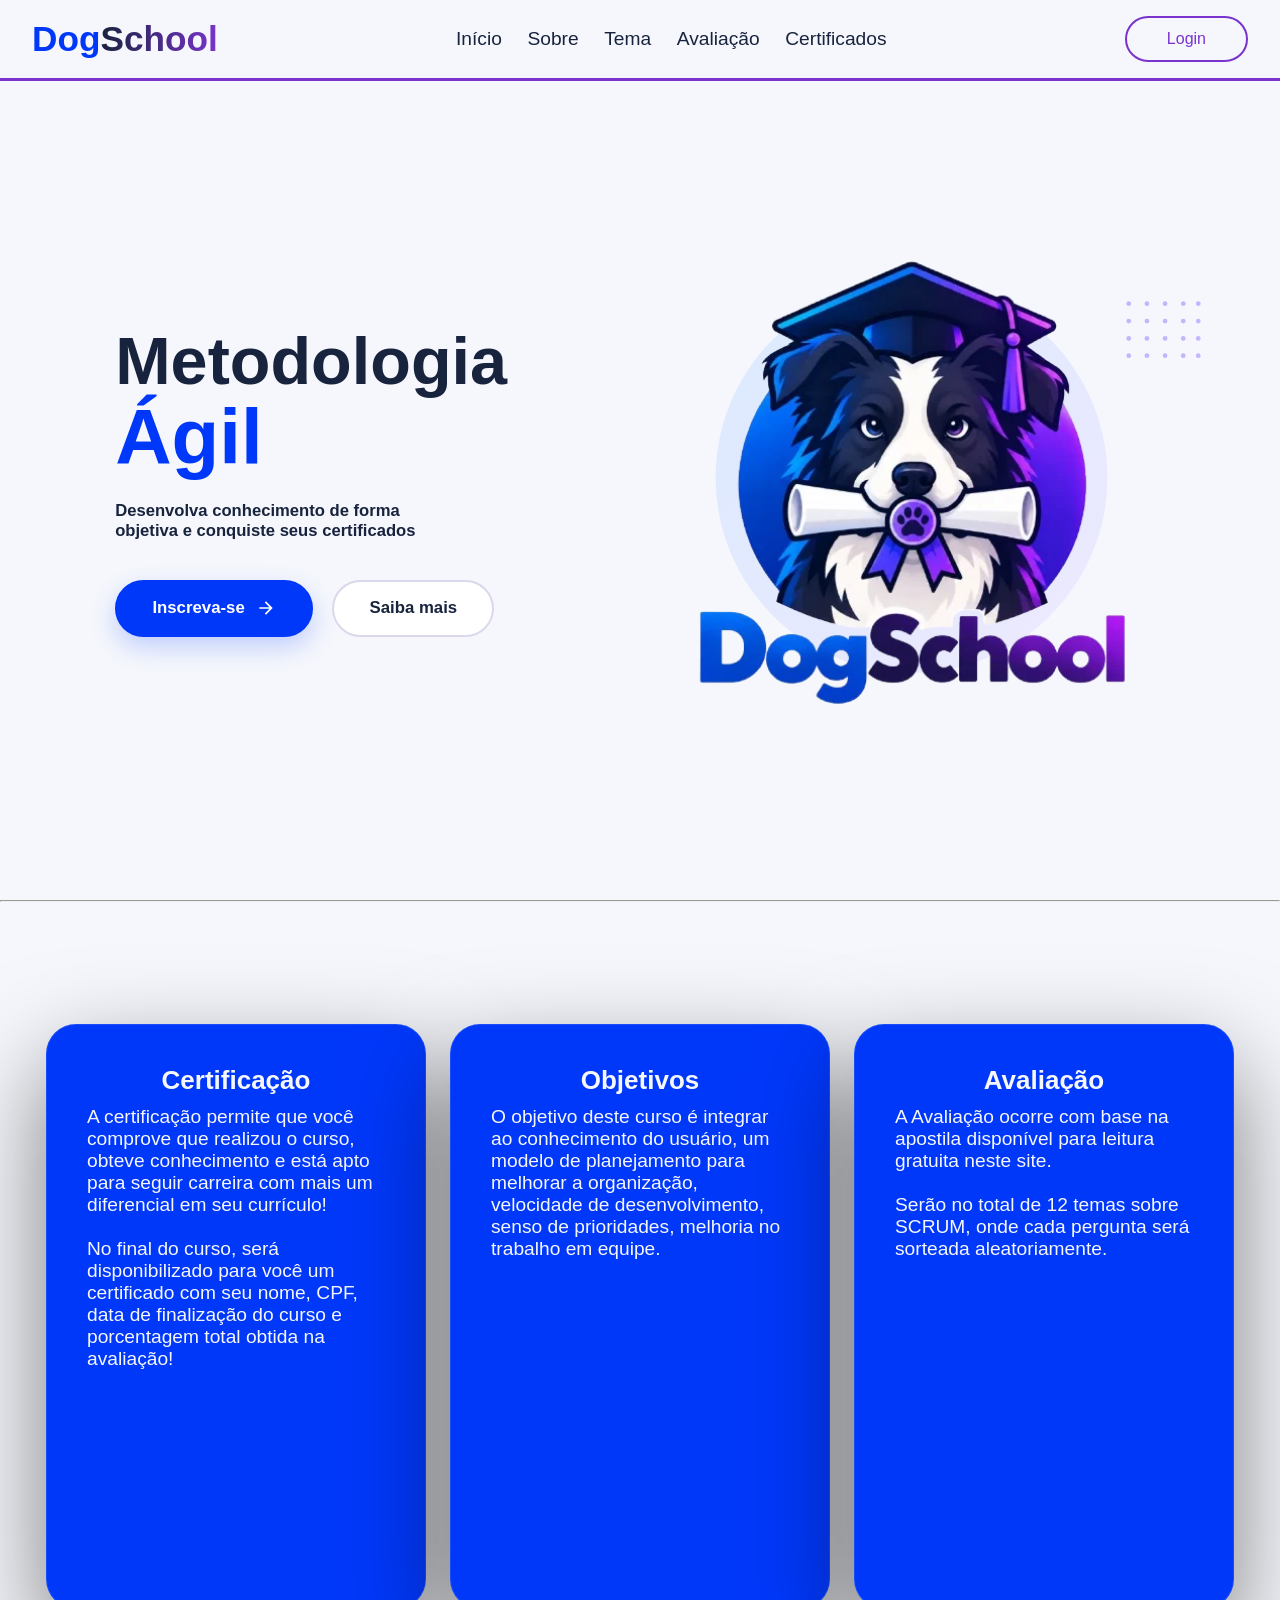
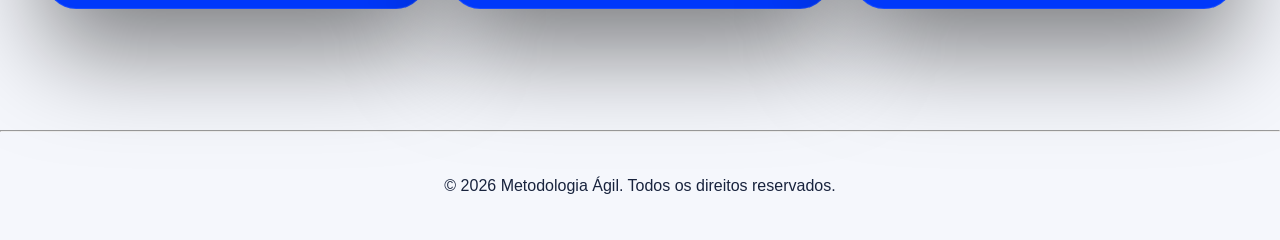
==== commit ae3452a5: "Add files via upload" ====
--- a/app/index.html
+++ b/app/index.html
@@ -3,11 +3,10 @@
 <head>
     <meta charset="UTF-8">
     <meta name="viewport" content="width=device-width, initial-scale=1.0">
+    <link rel="preconnect" href="https://scrum-chi.vercel.app/">
     <link rel="stylesheet" href="src/css/index.css">
+    <meta name="description" content="DogSchool: estude Metodologia Ágil e Scrum, faça a avaliação e conquiste seus certificados.">
     <title>Dog School</title>
-    <link rel="preconnect" href="https://fonts.googleapis.com">
-    <link rel="preconnect" href="https://fonts.gstatic.com" crossorigin>
-    <link href="https://fonts.googleapis.com/css2?family=Plus+Jakarta+Sans:wght@800&display=swap" rel="stylesheet">
 </head>
 <body>
 
@@ -17,13 +16,13 @@
             <a href="#hero-section" class="title-primary">Dog</a><a href="#hero-section" class="title-secondary">School</a>
         </div>
 
-        <button class="hamburger" id="hamburger" aria-label="Abrir menu" aria-expanded="false">
+        <button class="hamburger" id="hamburger" aria-label="Abrir menu" aria-controls="nav" aria-expanded="false">
             <span class="line"></span>
             <span class="line"></span>
             <span class="line"></span>
         </button>
 
-        <nav class="nav-bar" id="nav">
+        <nav class="nav-bar" id="nav" aria-label="Menu principal">
             <ul>
                 <li><a href="#hero-section">Início</a></li>
                 <li><a href="#sobre-section">Sobre</a></li>
@@ -37,6 +36,8 @@
             <a href="acesso.html" class="btnLogin-popup">Login</a>
         </div>
     </header>
+
+    <main>
     
 
     <!-- Hero -->
@@ -68,7 +69,7 @@
         <div class="hero-art">
             <img class="art-circle" src="src/images/objetos/circulo.svg" alt="">
             <img class="art-dots" src="src/images/objetos/pontos.svg" alt="">
-            <img class="hero-logo" src="src/images/logo/dogschool-logo-no-background.png" alt="Mascote DogSchool: cachorro com capelo de formatura segurando um diploma">
+            <img class="hero-logo" src="src/images/logo/dogschool-logo-no-background.webp" alt="Mascote DogSchool: cachorro com capelo de formatura segurando um diploma" fetchpriority=high>
         </div>
     </section>
 
@@ -76,7 +77,7 @@
 
     <!-- Section Nº02-->
 
-    <section class="box" id="sobre-section">
+    <section class="box" id="sobre-section" aria-label="Sobre o curso">
 
         <!--Box 1-->
 
@@ -125,6 +126,8 @@
 
 <hr class="hr-1">
 
+    </main>
+
     <!--Footer-->
 
     <footer>
--- a/app/src/css/index.css
+++ b/app/src/css/index.css
@@ -1,3 +1,11 @@
+@font-face {
+    font-family: 'Plus Jakarta Sans';
+    font-style: normal;
+    font-weight: 800;
+    font-display: swap;
+    src: url('/src/fonts/files/PlusJakartaSans-Variable-latin.woff') format('woff');
+}
+
 * {
     margin: 0;
     padding: 0;
@@ -9,11 +17,12 @@
 }
 
 :root {
---color-primary: #3A66FF;
+--color-primary: #0038FA;
 --color-secondary: #7A33CC;
 --color-background: #F5F7FC;
 --color-surface: #FFFFFF;
 --color-text: #18233D;
+--color-text-other: #F5F7FC;
 --color-success: #16804A;
 --color-error: #C53D47;
 --transition: all 0.4s cubic-bezier(0.4, 0, 0.2, 1);
@@ -328,6 +337,7 @@
     border: 1px solid rgba(255, 255, 255, 0.1);
     box-shadow: 0 40px 100px rgba(0, 0, 0, 0.5);
     transition: transform 0.4s ease, border-color 0.4s ease;
+    background: var(--color-primary);
 }
 
 .sobre-box:hover {
@@ -336,18 +346,15 @@
 }
 
 .title {
-    color: #fff;
+    color: var(--color-surface);
     font-size: 26px;
     font-weight: 700;
     text-align: center;
     margin-bottom: 40px;
-    background: linear-gradient(to right, var(--color-primary), var(--color-secondary));
-    -webkit-background-clip: text;
-    -webkit-text-fill-color: transparent;
 }
 
 .text-box {
-    color: var(--color-text);
+    color: var(--color-text-other);
     font-size: larger;
 }
 
@@ -455,6 +462,8 @@
         display: flex; 
         align-items: center;
     }
+
+    
     /* Box */
     .box {
         flex-wrap: wrap;
@@ -468,17 +477,14 @@
     }
     .title {
         margin-bottom: 10px;
-        background: linear-gradient(to right, var(--color-primary),  var(--color-secondary));
-        -webkit-background-clip: text;
-        -webkit-text-fill-color: transparent;
+        color: var(--color-text-other);
     }
     .text-box {
-        color: var(--color-text);
+        color: var(--color-text-other);
     }
     footer div p {
         color: var(--color-text);
-        padding: 1.8rem 0;
-        opacity: 0.25;
+        padding: 1.8rem 0;;
     }
 }
 
@@ -551,7 +557,7 @@
             "texto"
             "botoes"
             "arte";
-        padding: 7.5rem 1.5rem 3rem;
+        padding: 7rem 1.5rem 3rem;
         text-align: center;
     }
     .hero-content h1 {
@@ -570,7 +576,7 @@
     }
     .hero-art {
         justify-self: center;
-        width: min(66vw, 400px);
+        width: min(66vw, 300px);
         margin-top: 4rem;
         transform: translateX(-12%);
     }
@@ -578,6 +584,15 @@
     .sobre-box {
         min-height: 0;
         width: min(380px, 100%);
+        height: min(300px, 100%) !important;
+    }
+
+    .hr-1 {
+        padding: 0 1.5rem;
+    }
+
+    footer {
+        color: var(--color-text);
     }
 }
 
@@ -596,7 +611,7 @@
     }
     /* Hero */
     .hero {
-        padding-top: 6.5rem;
+        padding-top: 4.5rem;
     }
     .hero-buttons {
         gap: 0.8rem;
@@ -618,11 +633,39 @@
     }
     .title {
         font-size: 1.4rem;
+        color: var(--color-background);
     }
     .text-box {
         font-size: 1rem;
     }
+
+    footer {
+        color: var(--color-text);
+    }
+
     footer div p {
         padding: 1rem 0;
     }
 }
+
+@media (max-width: 400px) {
+    .hero-art {
+        width: min(80vw, 300px);
+        margin-top: 3rem;
+        transform: translateX(-8%);
+    }
+
+    .art-dots {
+        right: -18%;
+        top: 6%;
+        width: 20%;
+    }
+
+    .hero {
+        padding-top: 9rem;
+    }
+
+    .hr-1 {
+        margin-top: 4rem;
+    }
+}
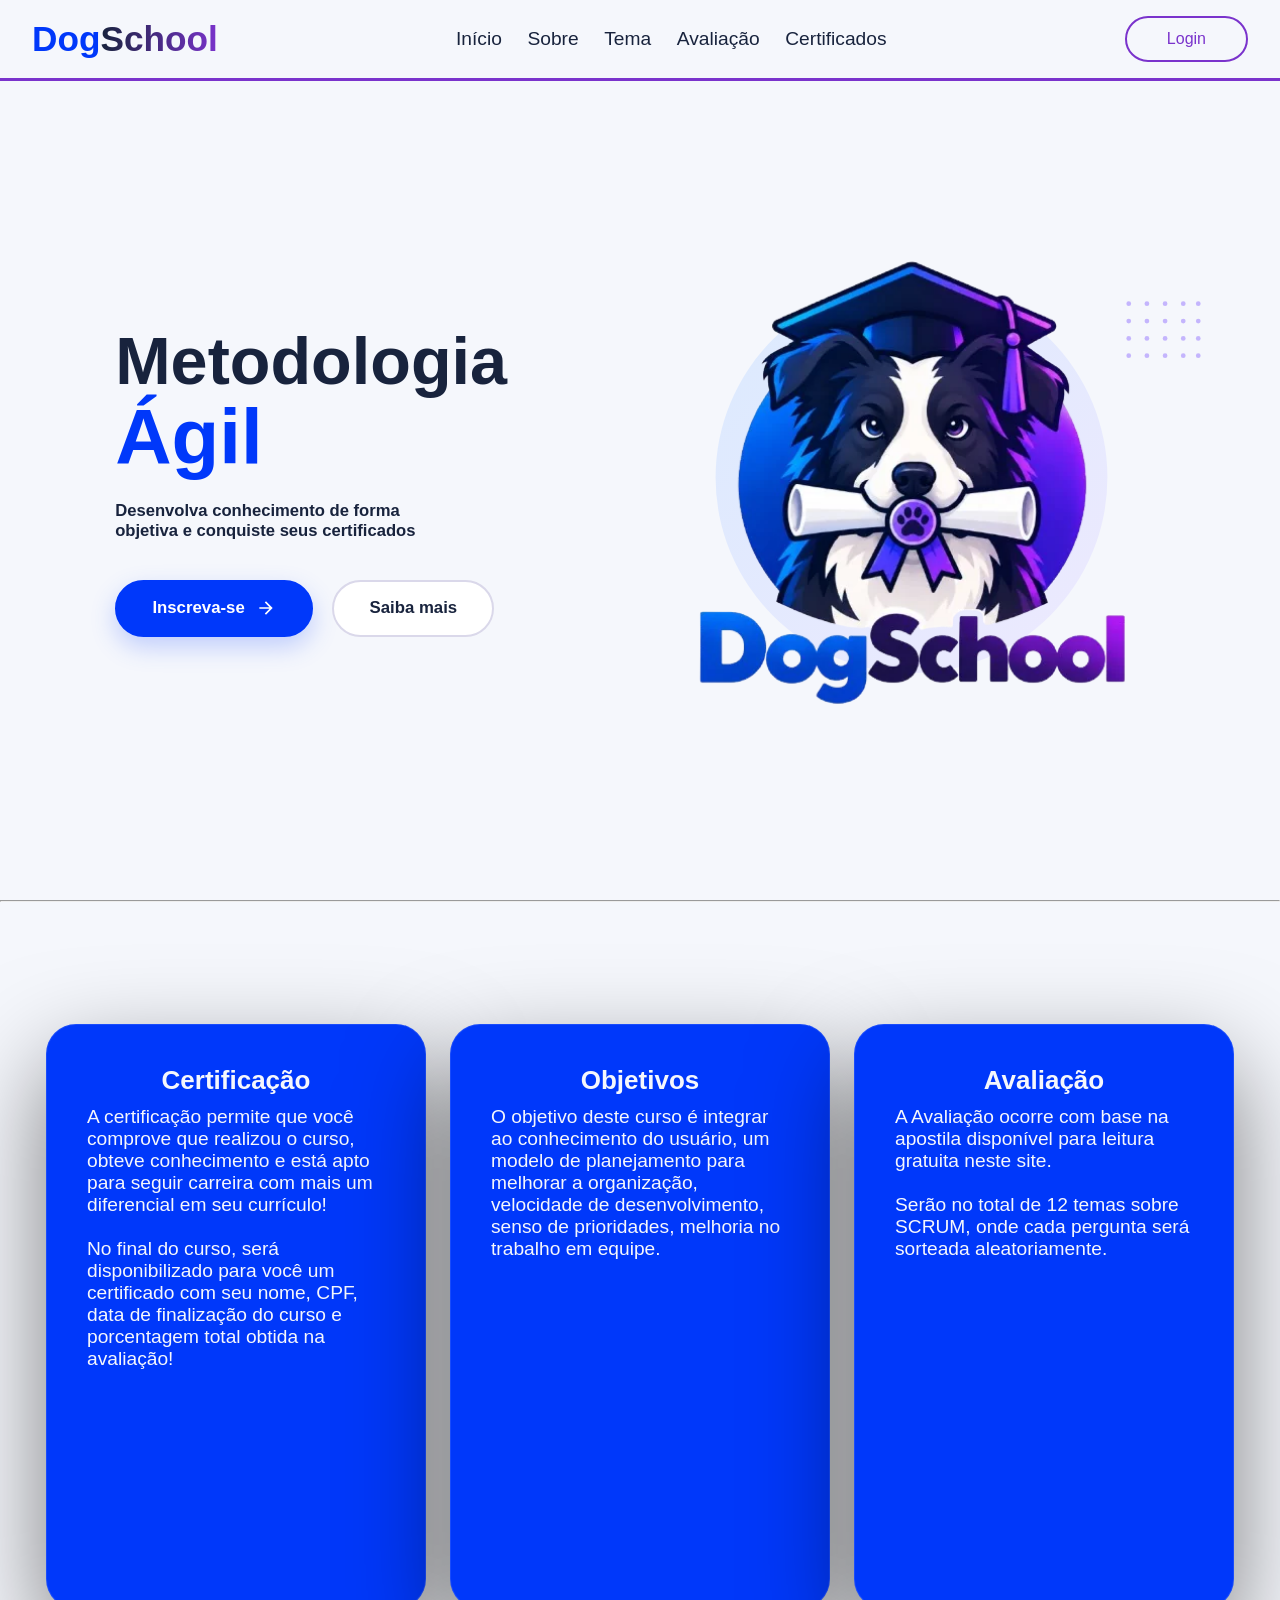
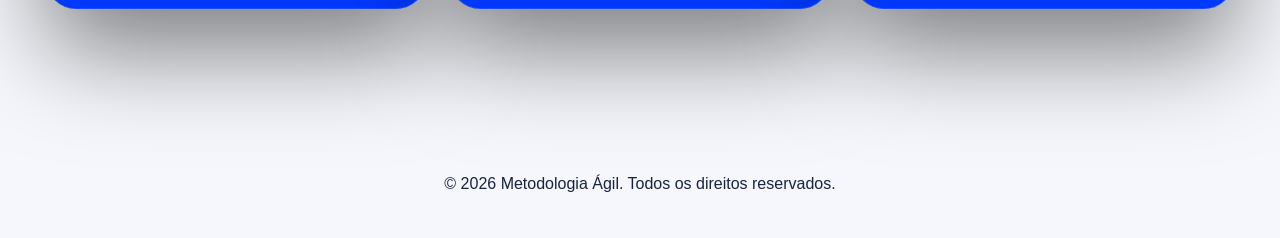
==== commit 5a2f65f4: "Add files via upload" ====
--- a/app/index.html
+++ b/app/index.html
@@ -124,7 +124,7 @@
 
     </section>
 
-<hr class="hr-1">
+
 
     </main>
 
--- a/app/src/css/index.css
+++ b/app/src/css/index.css
@@ -22,6 +22,7 @@
 --color-background: #F5F7FC;
 --color-surface: #FFFFFF;
 --color-text: #18233D;
+--color-border: #060a13;
 --color-text-other: #F5F7FC;
 --color-success: #16804A;
 --color-error: #C53D47;
@@ -128,6 +129,7 @@
 .btnLogin-popup:hover {
     background: var(--color-secondary);
     color: var(--color-text);
+    border: 2px solid var(--color-text);
 }
 
 .login-container { 
@@ -169,6 +171,7 @@
 .hero-content {
     grid-area: texto;
     align-self: end;
+    cursor: default;
 }
 
 .hero-content h1 {
@@ -325,6 +328,7 @@
     gap: 40px;
     padding: 60px 20px;
     background: var(--color-background);
+    cursor: default;
 }
 
 .sobre-box {
